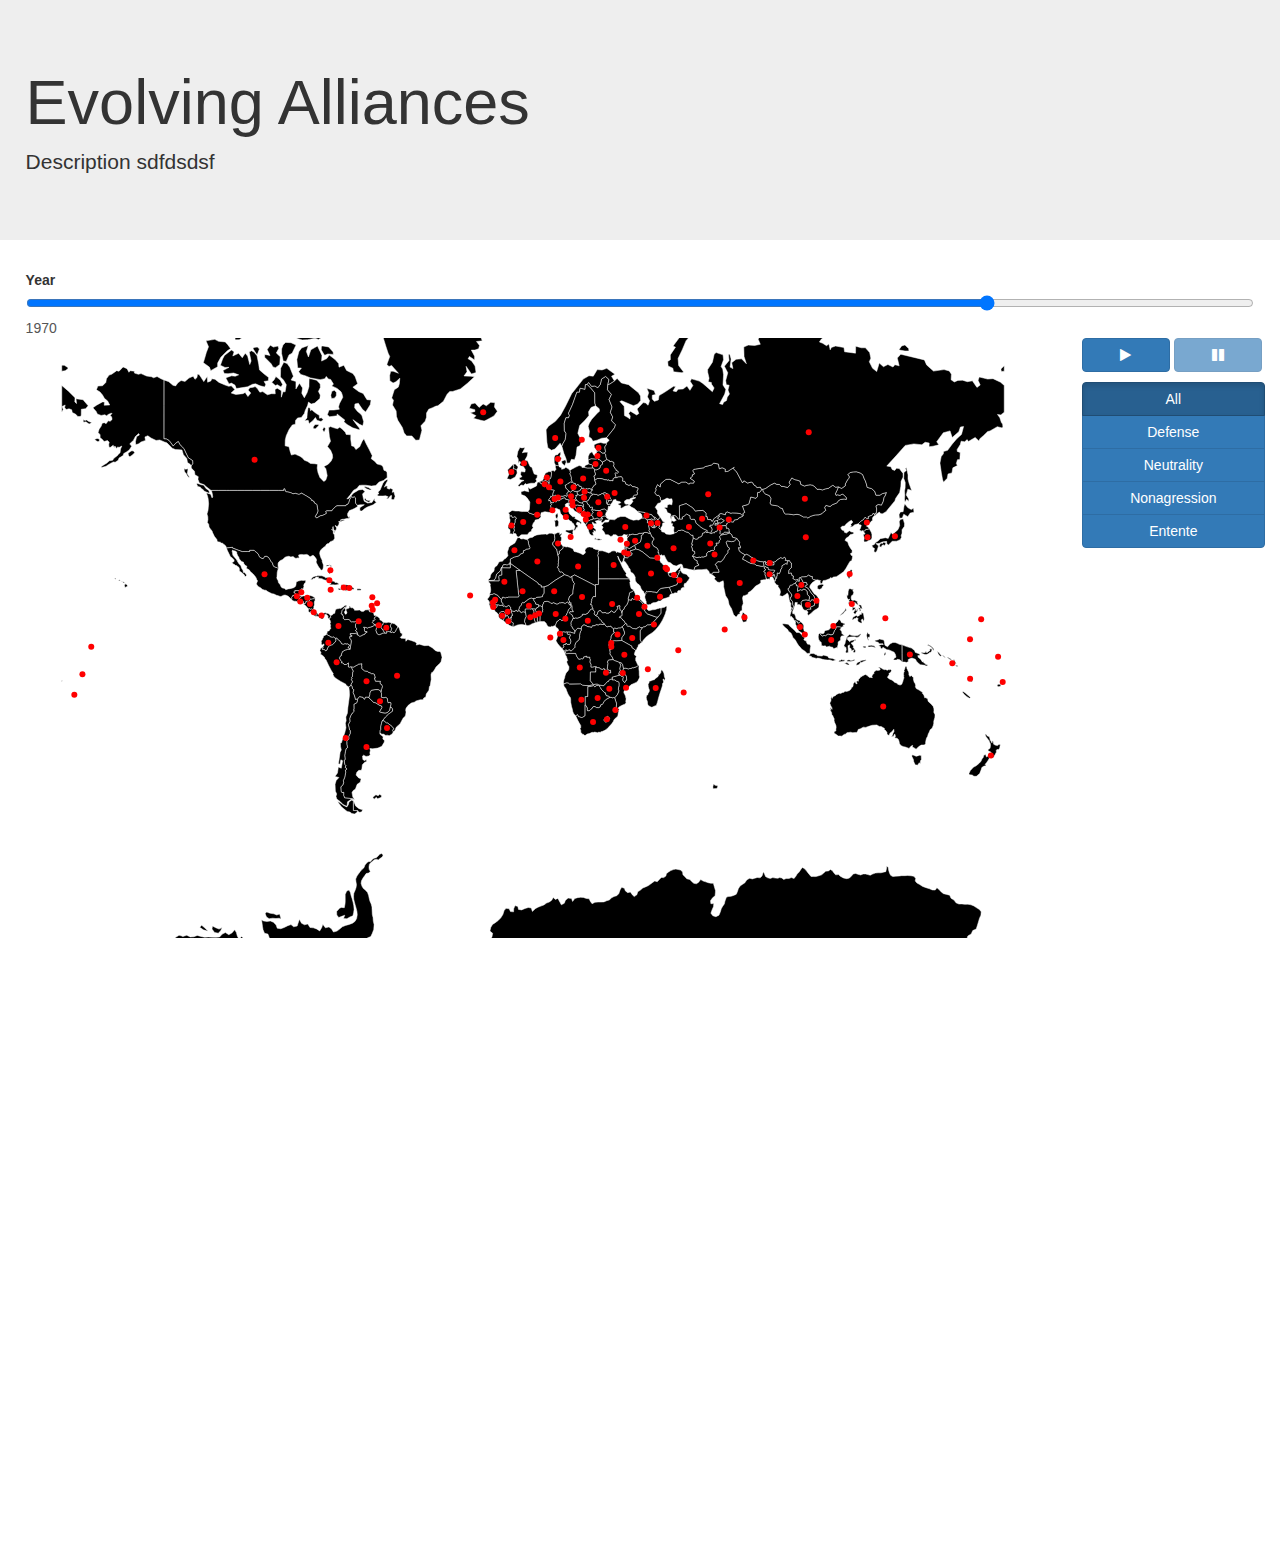
==== index.html @ b4cffd61 "styling" ====
<!DOCTYPE html>
<html lang="en">
<head>
	<meta charset="UTF-8">
	<title>D3 Project</title>
	<link rel="stylesheet" href="css/bootstrap.min.css">
	<!-- <link rel="stylesheet" href="css/font-awesome.min.css"> -->
	<link rel="stylesheet" href="css/style.css">
	<link href="http://maxcdn.bootstrapcdn.com/font-awesome/4.1.0/css/font-awesome.min.css" rel="stylesheet">

</head>
<body>
  	<div class="jumbotron">
		<h1>Evolving Alliances</h1> 
		<p>Description sdfdsdsf</p> 
  	</div>
	<div id="slider">
		<label for="slider">Year</label>
		<input type="range" min="1816" max="2012" value="1970" id="year" step="1" oninput="updateVisualization()">
		<output for="year" id="output">1970</output>
		
	</div>

	<div id="world-map-container">
	<div id="world-map" class="col-md-10"></div>
	<div id="world-map-buttons" class="col-md-2">
		<div id="timeline-buttons">
			<button type="button" class="animate-btn btn btn-primary">
				<i class="fa fa-play fa-fw"></i>
			</button>
			<button type="button" disabled="true" class="stop-btn btn btn-primary">
				<i class="fa fa-pause fa-fw"></i>
			</button>
		</div>
		<div id="alliance-type-select" class="btn-group-vertical">
			<button type="button" atype="4" class="alliance-type-btn active btn btn-primary">All</button>
		 	<button type="button" atype="0" class="alliance-type-btn btn btn-primary">Defense</button>
			<button type="button" atype="1" class="alliance-type-btn btn btn-primary">Neutrality</button>
			<button type="button" atype="2" class="alliance-type-btn btn btn-primary">Nonagression</button>
			<button type="button" atype="3" class="alliance-type-btn btn btn-primary">Entente</button>
		</div>
	</div>
	<div id="country-view"></div>

	<script src="js/jquery.min.js"></script>
	<script src="js/d3.min.js"></script>
	<script src="js/d3.tip.js"></script>
	<script src="js/topojson.v1.min.js"></script>
    <script src="js/queue.v1.min.js"></script>
	<script src="js/main.js"></script>
	<script src="js/world_map.js"></script>

</body>
</html>
---- css/style.css ----
path {
    stroke: white;
    stroke-width: .5px;
}


.tooltip-title {
    display: block;
    margin-bottom: 5px;
    font-weight: 600;
}

.d3-tip {
    position: absolute;
    line-height: 1;
    padding: 12px;
    background: green;
    color: #fff;
    border-radius: 2px;
}

/* Style northward tooltips differently */
.d3-tip.n:after {
    margin: -1px 0 0 0;
    top: 100%;
    left: 0;
}

.jumbotron {
    padding-left: 2%;
}

#alliance-type-select {
    margin-top: 10px;
    width: 100%;
}

#timeline-buttons button {
    width: 48%;
}

#slider {
    padding-left: 2%;
    padding-right: 2%;
}
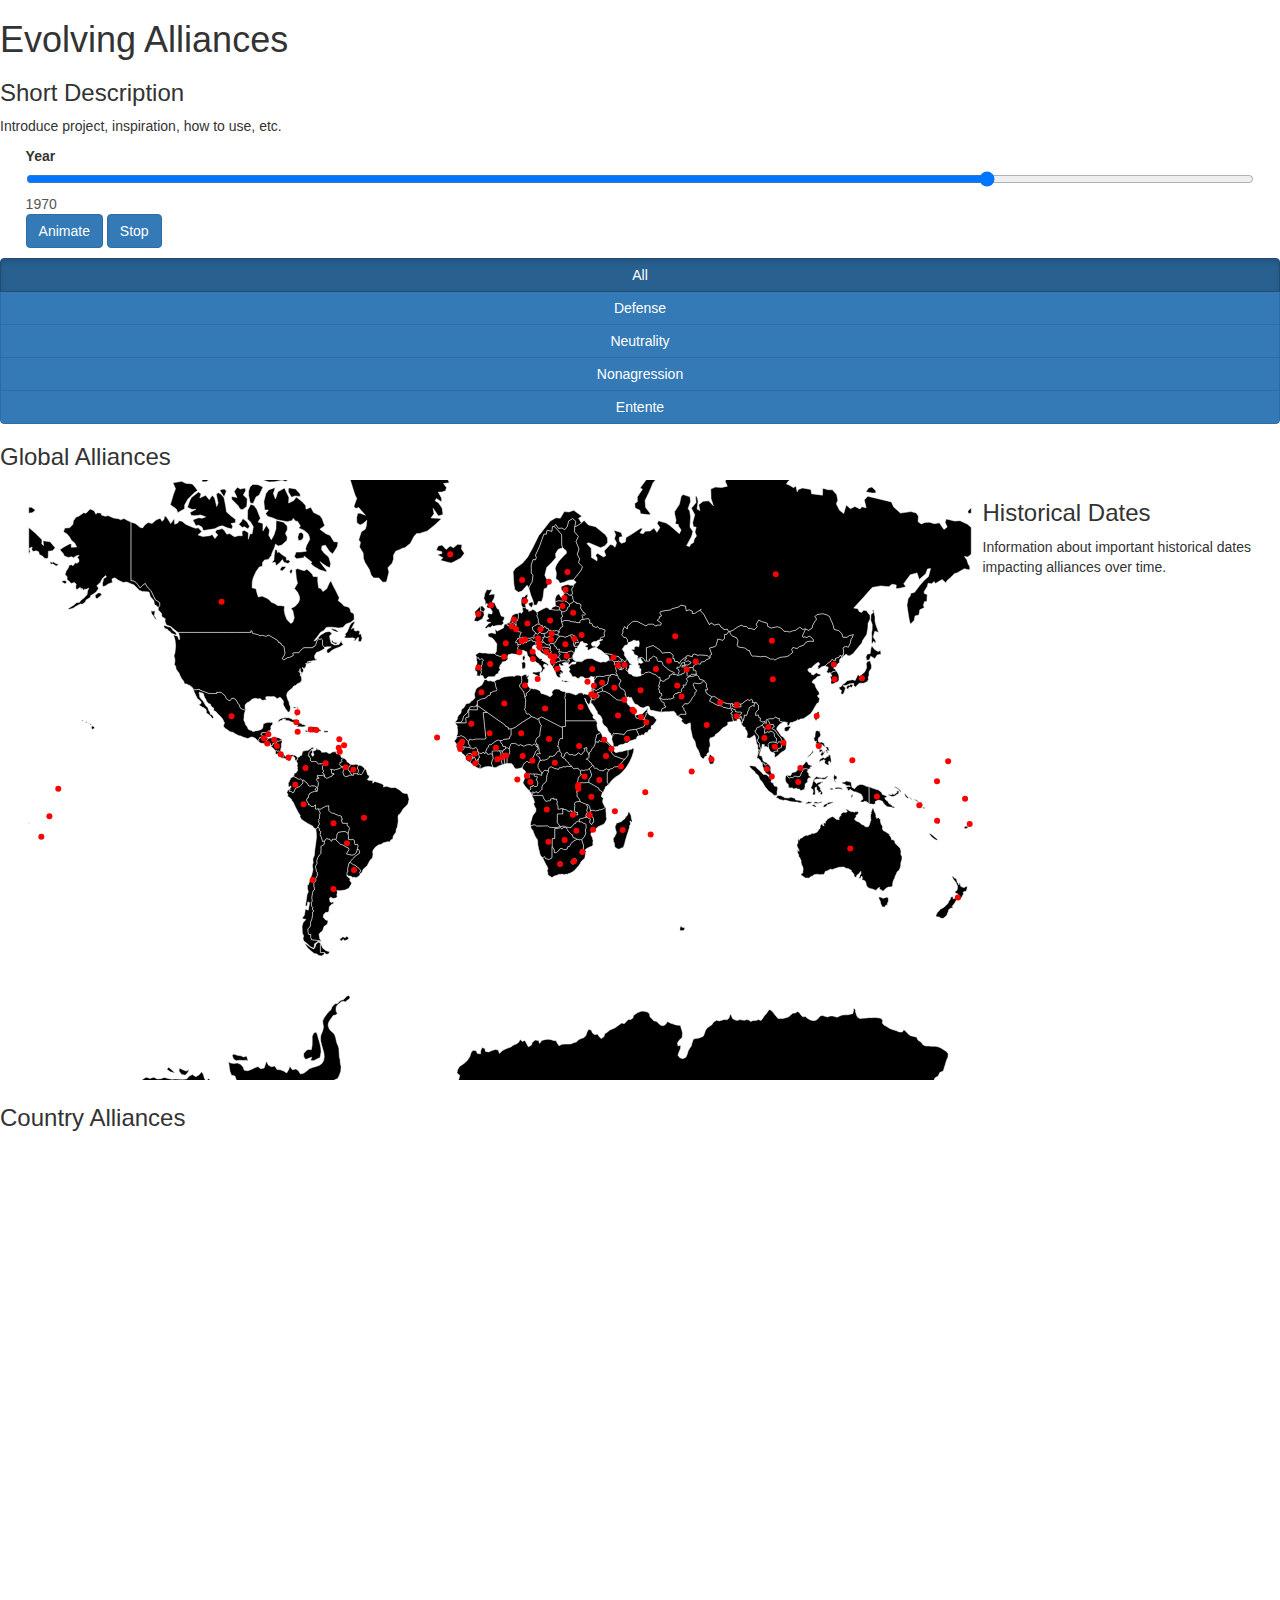
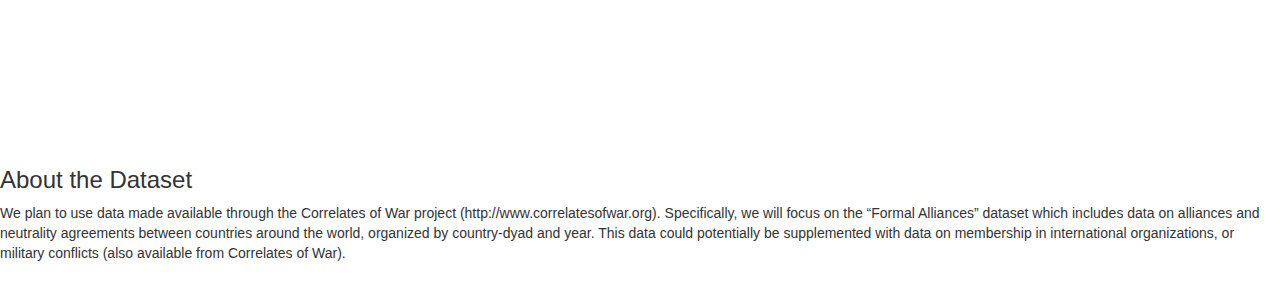
==== commit 18c73e54: "merge conflicts resolved" ====
--- a/index.html
+++ b/index.html
@@ -2,45 +2,60 @@
 <html lang="en">
 <head>
 	<meta charset="UTF-8">
-	<title>D3 Project</title>
+	<title>Evolving Alliances</title>
 	<link rel="stylesheet" href="css/bootstrap.min.css">
-	<!-- <link rel="stylesheet" href="css/font-awesome.min.css"> -->
 	<link rel="stylesheet" href="css/style.css">
-	<link href="http://maxcdn.bootstrapcdn.com/font-awesome/4.1.0/css/font-awesome.min.css" rel="stylesheet">
-
 </head>
 <body>
-  	<div class="jumbotron">
-		<h1>Evolving Alliances</h1> 
-		<p>Description sdfdsdsf</p> 
-  	</div>
+	<h1>Evolving Alliances</h1>
+	<h3>Short Description</h3>
+	<p>
+		Introduce project, inspiration, how to use, etc.
+	</p>
+
+
 	<div id="slider">
 		<label for="slider">Year</label>
 		<input type="range" min="1816" max="2012" value="1970" id="year" step="1" oninput="updateVisualization()">
 		<output for="year" id="output">1970</output>
-		
+	<button type="button" class="animate-btn btn btn-primary">Animate</button>
+	<button type="button" class="stop-btn btn btn-primary">Stop</button>
 	</div>
 
-	<div id="world-map-container">
-	<div id="world-map" class="col-md-10"></div>
-	<div id="world-map-buttons" class="col-md-2">
-		<div id="timeline-buttons">
-			<button type="button" class="animate-btn btn btn-primary">
-				<i class="fa fa-play fa-fw"></i>
-			</button>
-			<button type="button" disabled="true" class="stop-btn btn btn-primary">
-				<i class="fa fa-pause fa-fw"></i>
-			</button>
+	<div id="alliance-type-select" class="btn-group-vertical">
+		<button type="button" atype="4" class="alliance-type-btn active btn btn-primary">All</button>
+	 	<button type="button" atype="0" class="alliance-type-btn btn btn-primary">Defense</button>
+		<button type="button" atype="1" class="alliance-type-btn btn btn-primary">Neutrality</button>
+		<button type="button" atype="2" class="alliance-type-btn btn btn-primary">Nonagression</button>
+		<button type="button" atype="3" class="alliance-type-btn btn btn-primary">Entente</button>
+	</div>
+
+	<h3>Global Alliances</h3>
+
+	<div class="row">
+		<div class="col-md-9">
+			<div id="world-map"></div>
+			<h3>Country Alliances</h3>
+			<div id="country-view"></div>
 		</div>
-		<div id="alliance-type-select" class="btn-group-vertical">
-			<button type="button" atype="4" class="alliance-type-btn active btn btn-primary">All</button>
-		 	<button type="button" atype="0" class="alliance-type-btn btn btn-primary">Defense</button>
-			<button type="button" atype="1" class="alliance-type-btn btn btn-primary">Neutrality</button>
-			<button type="button" atype="2" class="alliance-type-btn btn btn-primary">Nonagression</button>
-			<button type="button" atype="3" class="alliance-type-btn btn btn-primary">Entente</button>
+
+		<div class="col-md-3">
+			<h3>Historical Dates</h3>
+			<p>Information about important historical dates impacting alliances over time.</p>
 		</div>
 	</div>
-	<div id="country-view"></div>
+
+
+	<div>
+		<h3>About the Dataset</h3>
+		<p>
+			We plan to use data made available through the Correlates of War project (http://www.correlatesofwar.org).
+			Specifically, we will focus on the “Formal Alliances” dataset which includes data on alliances and neutrality
+			agreements between countries around the world, organized by country-dyad and year. This data could potentially
+			be supplemented with data on membership in international organizations, or military conflicts (also available
+			from Correlates of War).
+		</p>
+	</div>
 
 	<script src="js/jquery.min.js"></script>
 	<script src="js/d3.min.js"></script>
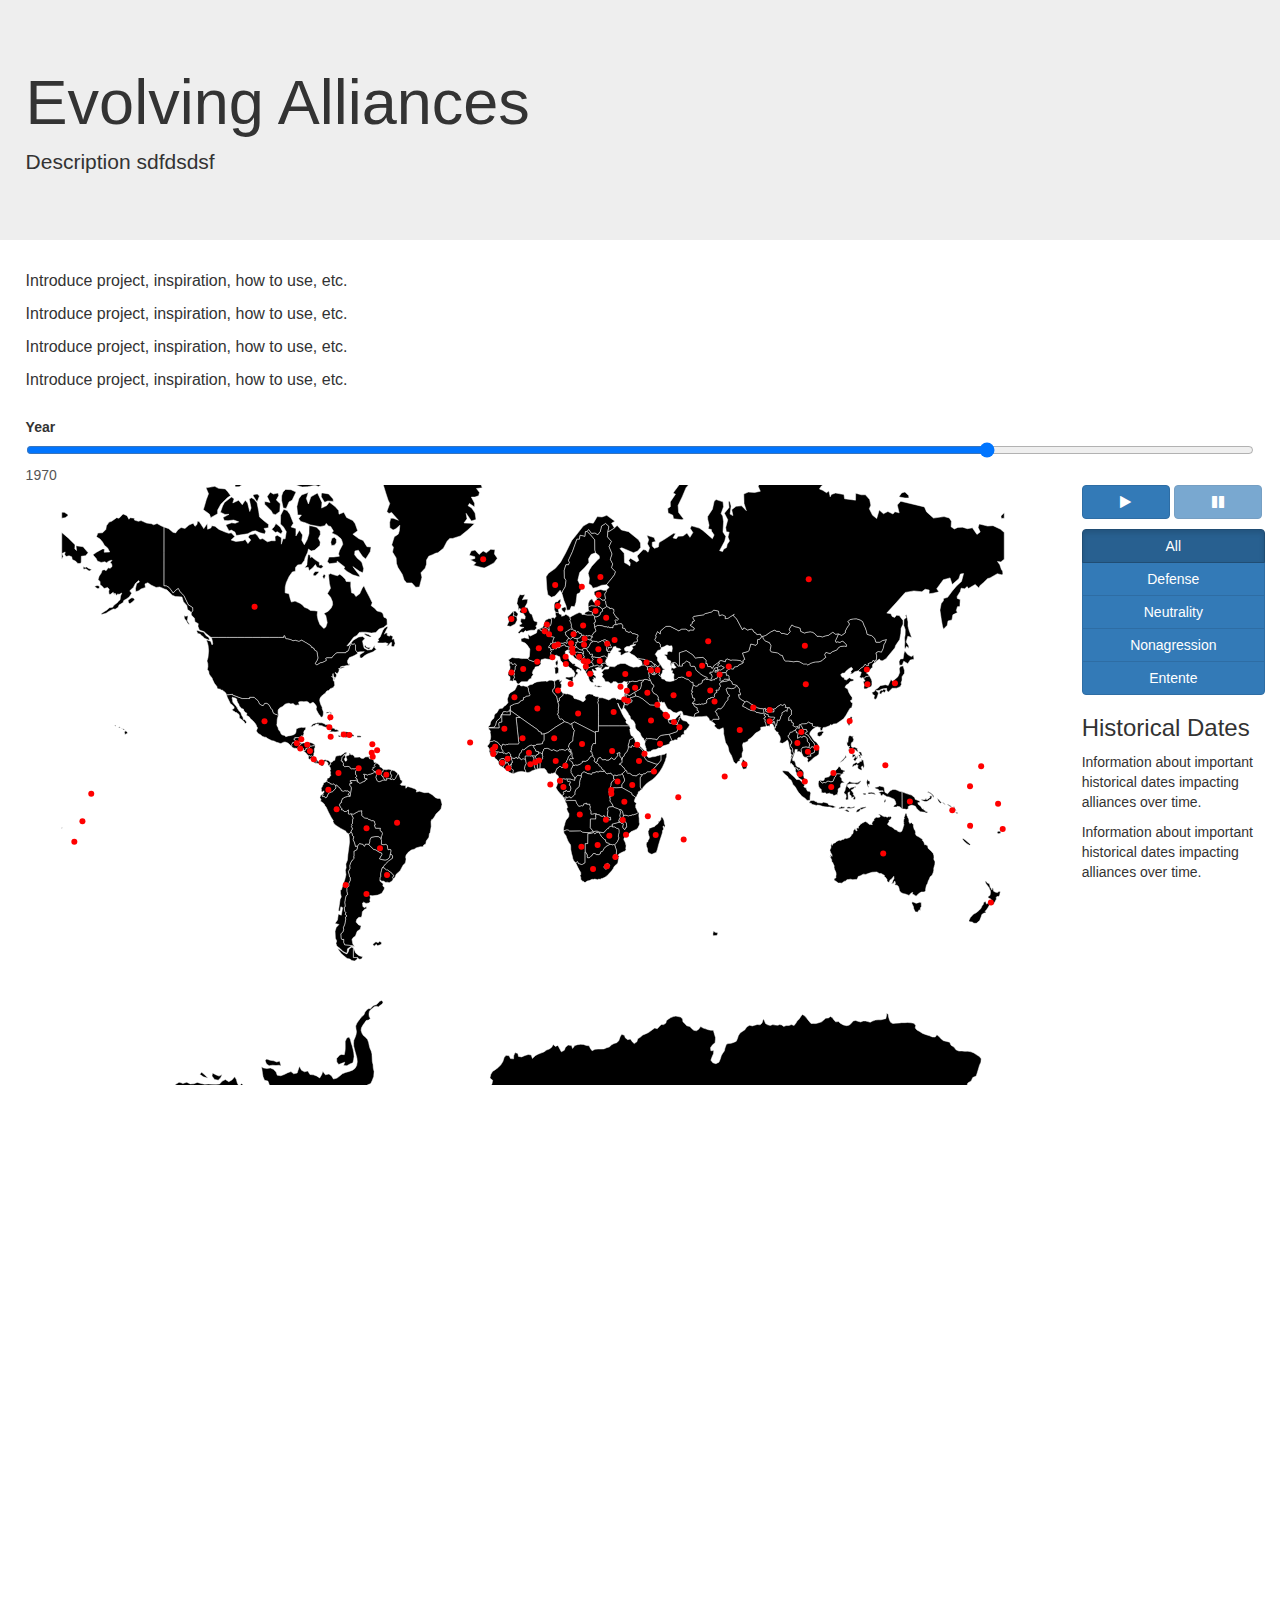
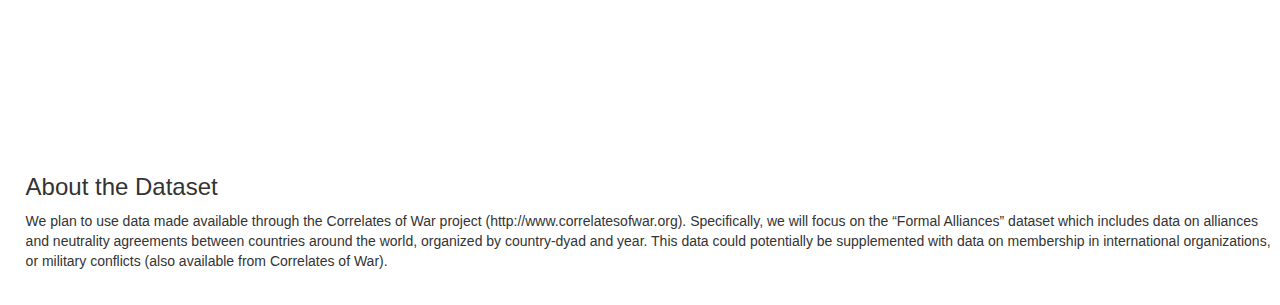
==== commit 8895b3de: "more styling" ====
--- a/index.html
+++ b/index.html
@@ -4,49 +4,57 @@
 	<meta charset="UTF-8">
 	<title>Evolving Alliances</title>
 	<link rel="stylesheet" href="css/bootstrap.min.css">
+	<!-- <link rel="stylesheet" href="css/font-awesome.min.css"> -->
 	<link rel="stylesheet" href="css/style.css">
+	<link href="http://maxcdn.bootstrapcdn.com/font-awesome/4.1.0/css/font-awesome.min.css" rel="stylesheet">
+
 </head>
 <body>
-	<h1>Evolving Alliances</h1>
-	<h3>Short Description</h3>
-	<p>
-		Introduce project, inspiration, how to use, etc.
-	</p>
-
-
+  	<div class="jumbotron">
+		<h1>Evolving Alliances</h1> 
+		<p>Description sdfdsdsf</p> 
+  	</div>
+  	<div class="introduction">
+  		<p>Introduce project, inspiration, how to use, etc.</p>
+  		<p>Introduce project, inspiration, how to use, etc.</p>
+  		<p>Introduce project, inspiration, how to use, etc.</p>
+  		<p>Introduce project, inspiration, how to use, etc.</p>
+  	</div>
 	<div id="slider">
 		<label for="slider">Year</label>
 		<input type="range" min="1816" max="2012" value="1970" id="year" step="1" oninput="updateVisualization()">
 		<output for="year" id="output">1970</output>
-	<button type="button" class="animate-btn btn btn-primary">Animate</button>
-	<button type="button" class="stop-btn btn btn-primary">Stop</button>
+	</div>
+	<div id="world-map-container">
+		<div id="world-map" class="col-md-10"></div>
+		<div id="world-map-buttons" class="col-md-2">
+			<div id="timeline-buttons">
+				<button type="button" class="animate-btn btn btn-primary">
+					<i class="fa fa-play fa-fw"></i>
+				</button>
+				<button type="button" disabled="true" class="stop-btn btn btn-primary">
+					<i class="fa fa-pause fa-fw"></i>
+				</button>
+			</div>
+			<div id="alliance-type-select" class="btn-group-vertical">
+				<button type="button" atype="4" class="alliance-type-btn active btn btn-primary">All</button>
+			 	<button type="button" atype="0" class="alliance-type-btn btn btn-primary">Defense</button>
+				<button type="button" atype="1" class="alliance-type-btn btn btn-primary">Neutrality</button>
+				<button type="button" atype="2" class="alliance-type-btn btn btn-primary">Nonagression</button>
+				<button type="button" atype="3" class="alliance-type-btn btn btn-primary">Entente</button>
+			</div>
+			<div id="historical-info">
+				<h3>Historical Dates</h3>
+				<p>Information about important historical dates impacting alliances over time.</p>
+				<p>Information about important historical dates impacting alliances over time.</p>
+			</div>
+		</div>
+	</div>
+	<div id="country-view-container">
+		<div id="country-view"></div>
 	</div>
 
-	<div id="alliance-type-select" class="btn-group-vertical">
-		<button type="button" atype="4" class="alliance-type-btn active btn btn-primary">All</button>
-	 	<button type="button" atype="0" class="alliance-type-btn btn btn-primary">Defense</button>
-		<button type="button" atype="1" class="alliance-type-btn btn btn-primary">Neutrality</button>
-		<button type="button" atype="2" class="alliance-type-btn btn btn-primary">Nonagression</button>
-		<button type="button" atype="3" class="alliance-type-btn btn btn-primary">Entente</button>
-	</div>
-
-	<h3>Global Alliances</h3>
-
-	<div class="row">
-		<div class="col-md-9">
-			<div id="world-map"></div>
-			<h3>Country Alliances</h3>
-			<div id="country-view"></div>
-		</div>
-
-		<div class="col-md-3">
-			<h3>Historical Dates</h3>
-			<p>Information about important historical dates impacting alliances over time.</p>
-		</div>
-	</div>
-
-
-	<div>
+	<div id="dataset-about">
 		<h3>About the Dataset</h3>
 		<p>
 			We plan to use data made available through the Correlates of War project (http://www.correlatesofwar.org).
--- a/css/style.css
+++ b/css/style.css
@@ -42,4 +42,14 @@
 #slider {
     padding-left: 2%;
     padding-right: 2%;
+}
+
+.introduction {
+    padding-left: 2%;
+    margin-bottom: 2%;
+    font-size: 16px;
+}
+
+#dataset-about {
+    margin-left: 2%;
 }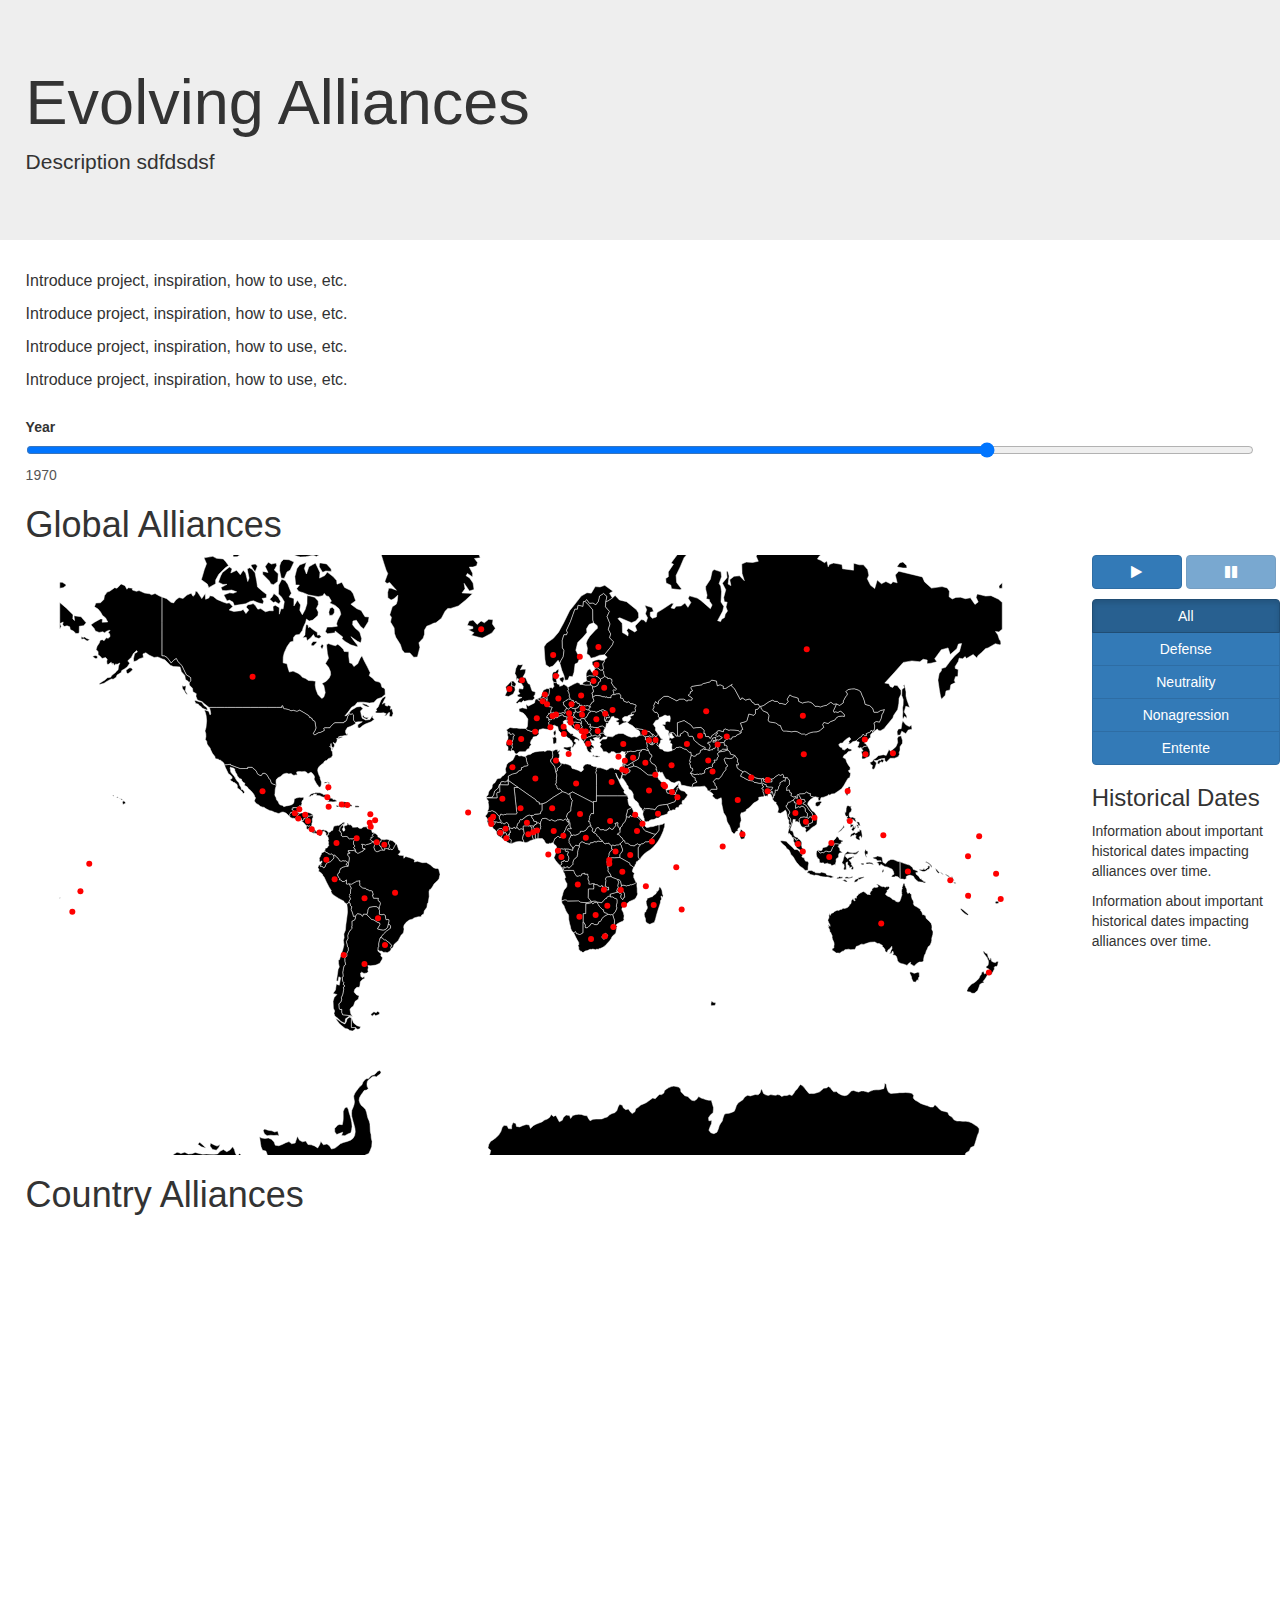
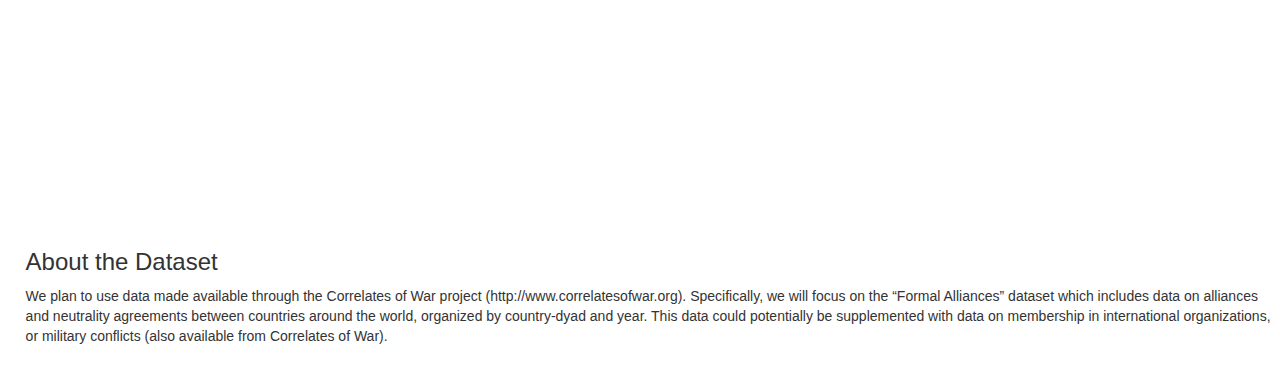
==== commit 32ce371d: "styline" ====
--- a/index.html
+++ b/index.html
@@ -25,7 +25,8 @@
 		<input type="range" min="1816" max="2012" value="1970" id="year" step="1" oninput="updateVisualization()">
 		<output for="year" id="output">1970</output>
 	</div>
-	<div id="world-map-container">
+	<h1 class="title-card">Global Alliances</h1>
+	<div id="world-map-container" class="row">
 		<div id="world-map" class="col-md-10"></div>
 		<div id="world-map-buttons" class="col-md-2">
 			<div id="timeline-buttons">
@@ -50,6 +51,7 @@
 			</div>
 		</div>
 	</div>
+	<h1 class="title-card">Country Alliances</h1>
 	<div id="country-view-container">
 		<div id="country-view"></div>
 	</div>
--- a/css/style.css
+++ b/css/style.css
@@ -52,4 +52,8 @@
 
 #dataset-about {
     margin-left: 2%;
+}
+
+.title-card {
+    margin-left: 2%;
 }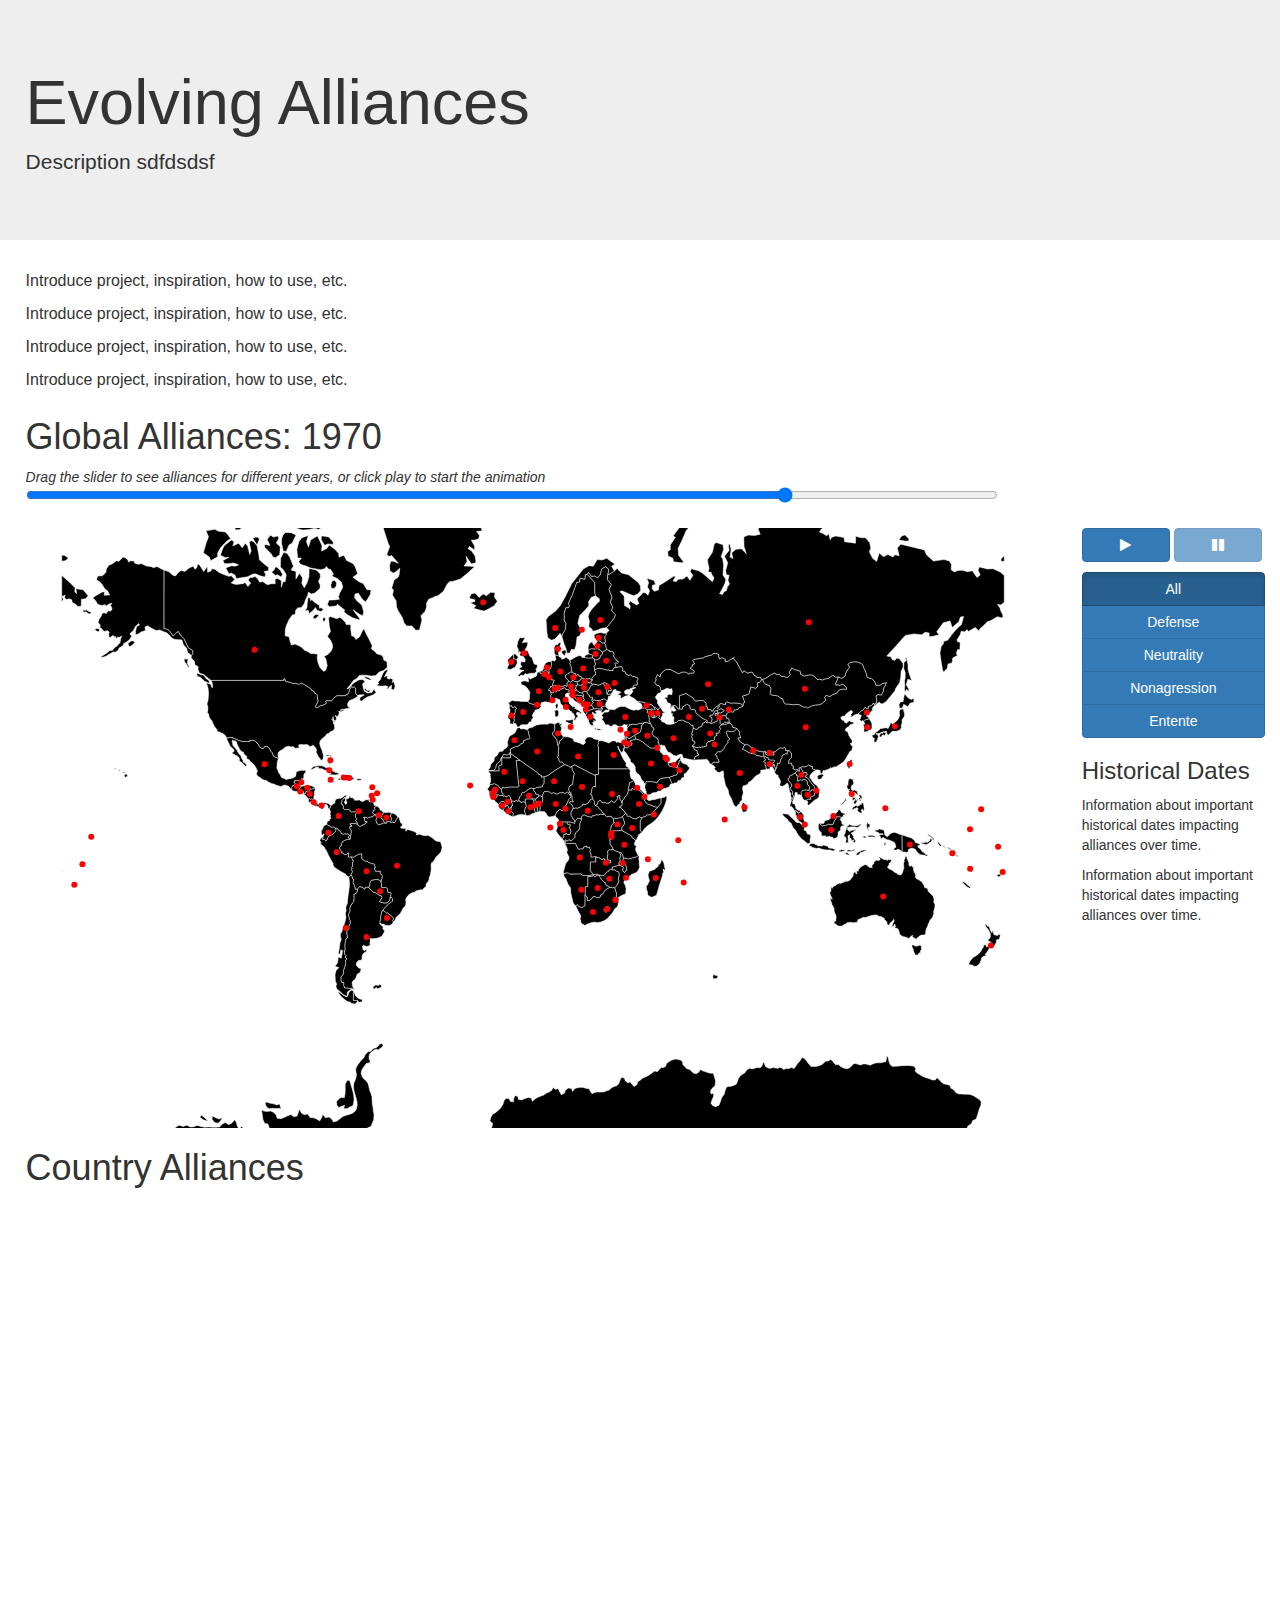
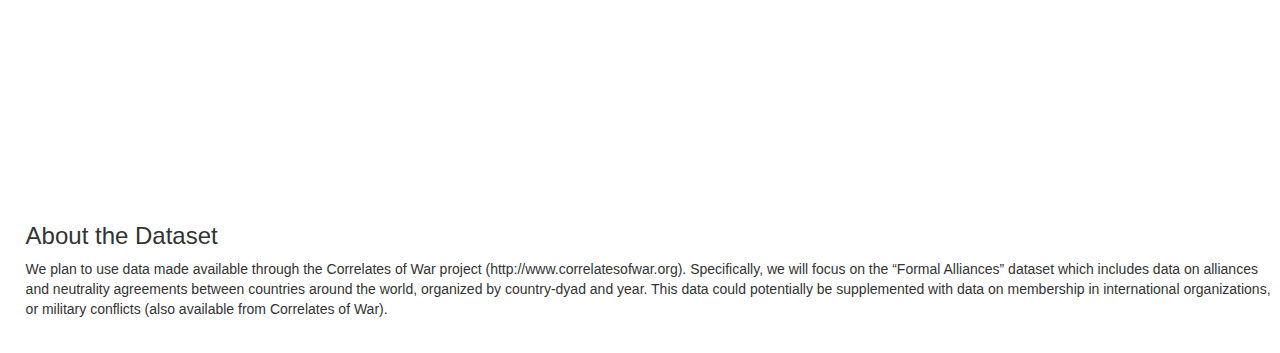
==== commit dded94b3: "full site stuff, still super not final" ====
--- a/index.html
+++ b/index.html
@@ -20,12 +20,12 @@
   		<p>Introduce project, inspiration, how to use, etc.</p>
   		<p>Introduce project, inspiration, how to use, etc.</p>
   	</div>
+	<h1 class="title-card global-alliance-title">Global Alliances</h1>
 	<div id="slider">
-		<label for="slider">Year</label>
+		<!-- <label for="slider">Year</label> -->
+		<div class="vis-explain">Drag the slider to see alliances for different years, or click play to start the animation</div>
 		<input type="range" min="1816" max="2012" value="1970" id="year" step="1" oninput="updateVisualization()">
-		<output for="year" id="output">1970</output>
 	</div>
-	<h1 class="title-card">Global Alliances</h1>
 	<div id="world-map-container" class="row">
 		<div id="world-map" class="col-md-10"></div>
 		<div id="world-map-buttons" class="col-md-2">
@@ -51,7 +51,7 @@
 			</div>
 		</div>
 	</div>
-	<h1 class="title-card">Country Alliances</h1>
+	<h1 class="title-card country-alliance-title">Country Alliances</h1>
 	<div id="country-view-container">
 		<div id="country-view"></div>
 	</div>
--- a/css/style.css
+++ b/css/style.css
@@ -42,6 +42,8 @@
 #slider {
     padding-left: 2%;
     padding-right: 2%;
+    margin-bottom: 2%;
+    width: 80%;
 }
 
 .introduction {
@@ -56,4 +58,12 @@
 
 .title-card {
     margin-left: 2%;
+}
+
+#world-map-container {
+    margin: 0px;
+}
+
+.vis-explain {
+    font-style: italic;
 }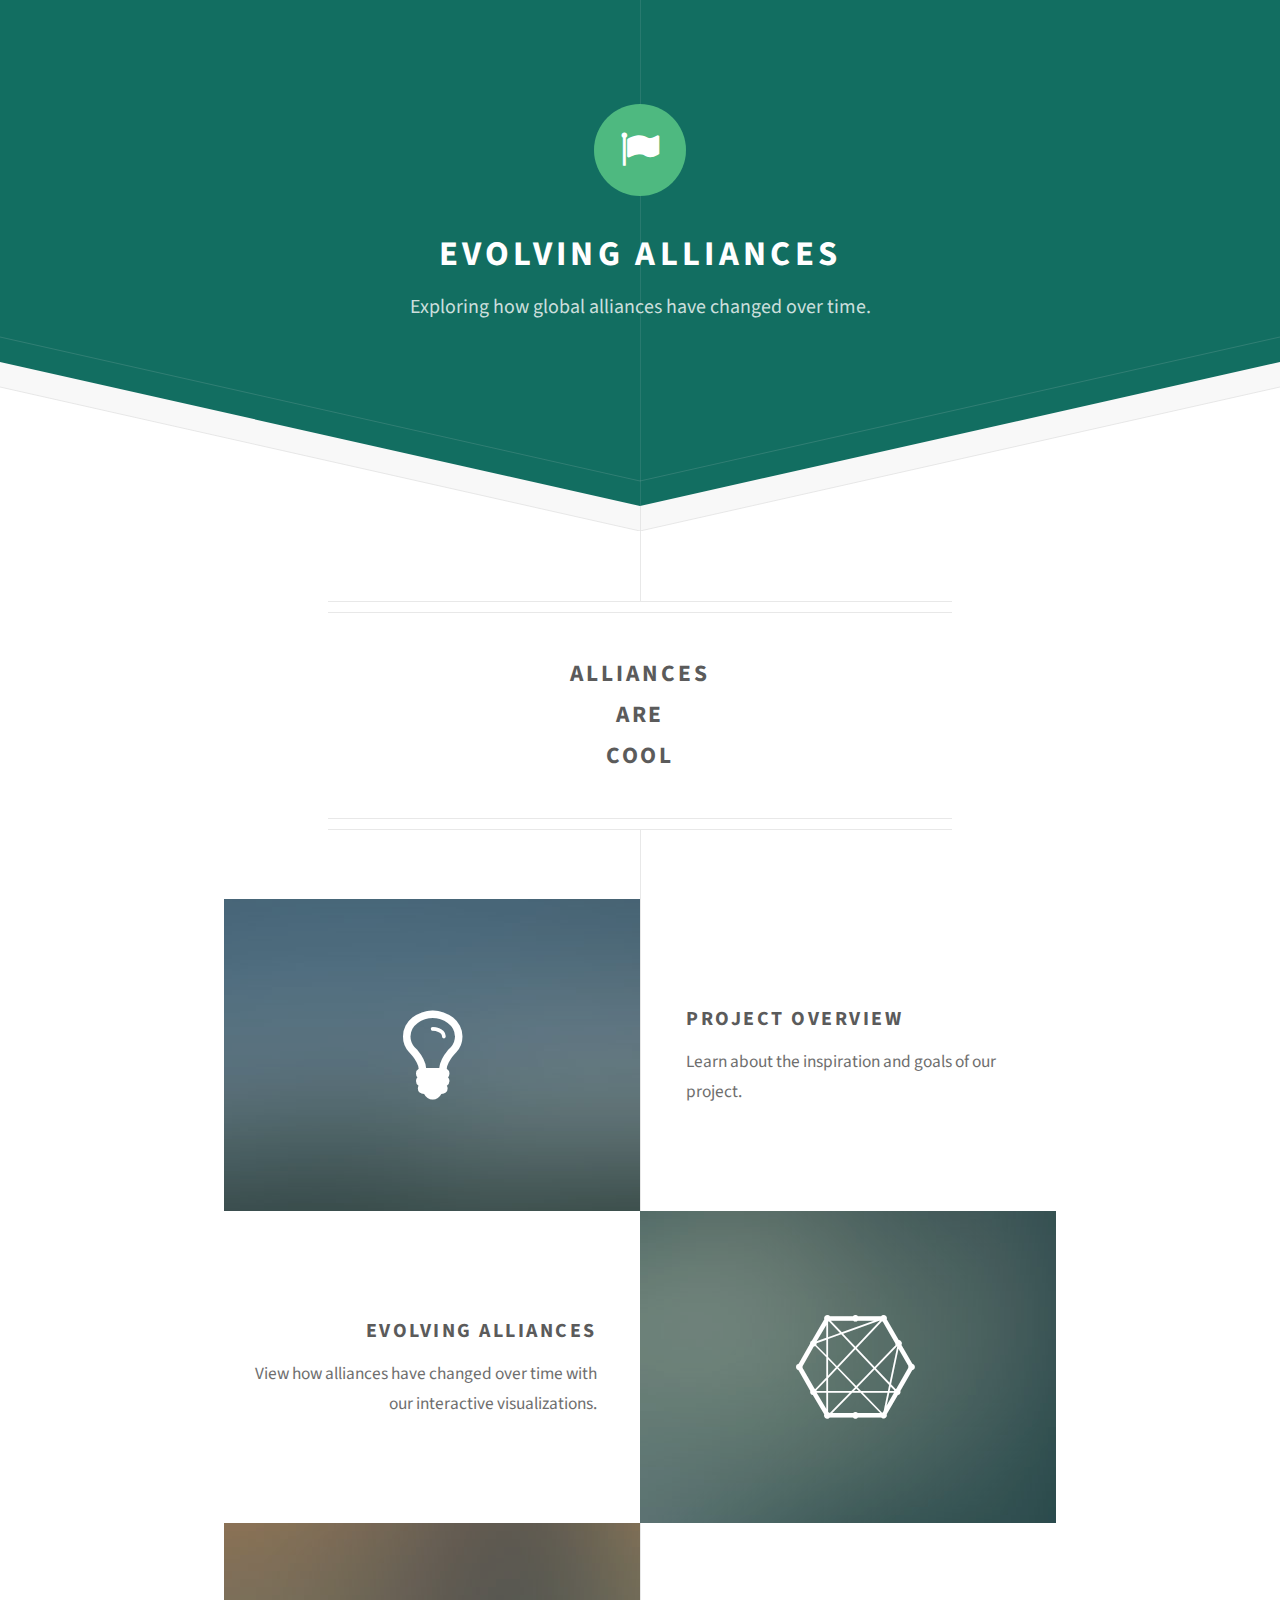
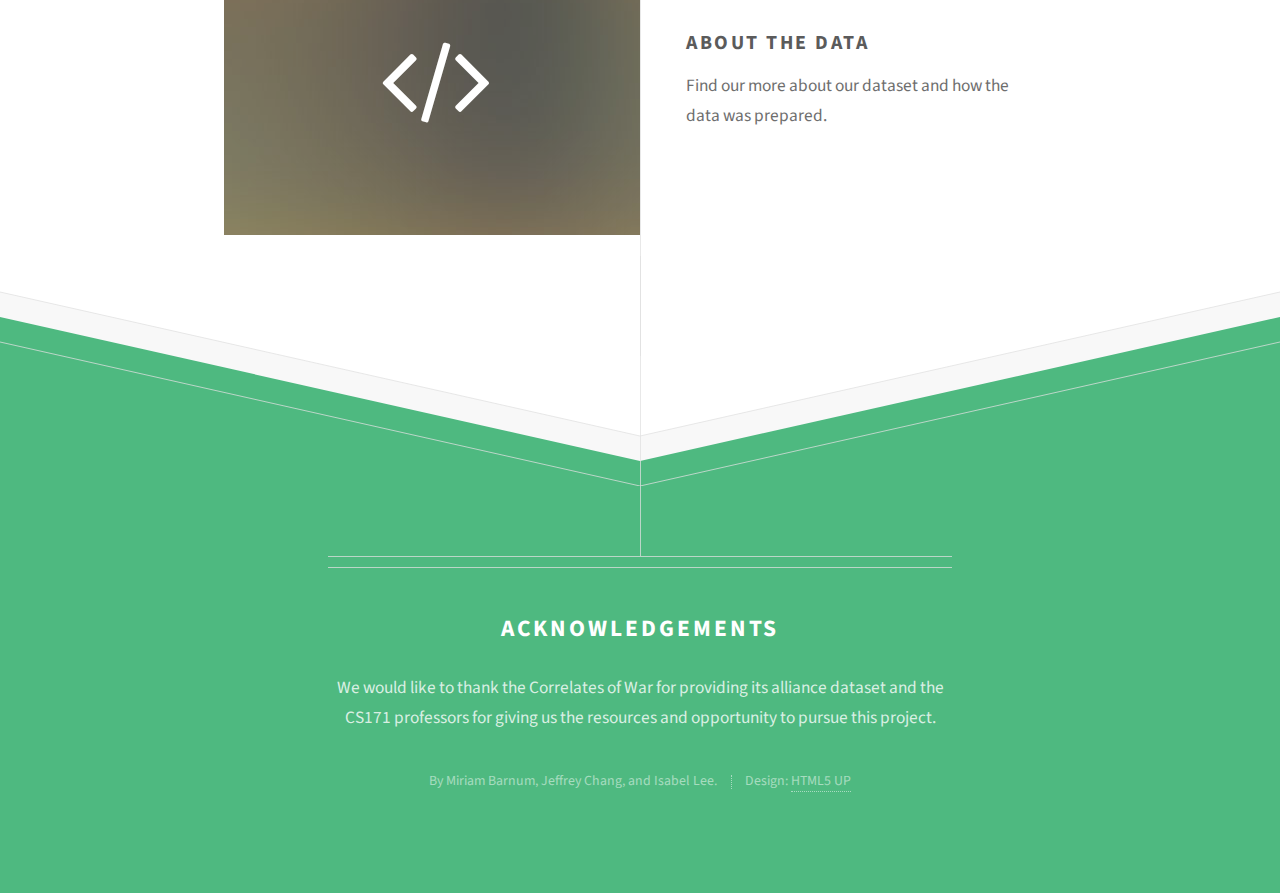
==== commit c7cc2a05: "restructuring" ====
--- a/index.html
+++ b/index.html
@@ -1,79 +1,249 @@
-<!DOCTYPE html>
-<html lang="en">
-<head>
-	<meta charset="UTF-8">
-	<title>Evolving Alliances</title>
-	<link rel="stylesheet" href="css/bootstrap.min.css">
-	<!-- <link rel="stylesheet" href="css/font-awesome.min.css"> -->
-	<link rel="stylesheet" href="css/style.css">
-	<link href="http://maxcdn.bootstrapcdn.com/font-awesome/4.1.0/css/font-awesome.min.css" rel="stylesheet">
-
-</head>
-<body>
-  	<div class="jumbotron">
-		<h1>Evolving Alliances</h1> 
-		<p>Description sdfdsdsf</p> 
-  	</div>
-  	<div class="introduction">
-  		<p>Introduce project, inspiration, how to use, etc.</p>
-  		<p>Introduce project, inspiration, how to use, etc.</p>
-  		<p>Introduce project, inspiration, how to use, etc.</p>
-  		<p>Introduce project, inspiration, how to use, etc.</p>
-  	</div>
-	<h1 class="title-card global-alliance-title">Global Alliances</h1>
-	<div id="slider">
-		<!-- <label for="slider">Year</label> -->
-		<div class="vis-explain">Drag the slider to see alliances for different years, or click play to start the animation</div>
-		<input type="range" min="1816" max="2012" value="1970" id="year" step="1" oninput="updateVisualization()">
-	</div>
-	<div id="world-map-container" class="row">
-		<div id="world-map" class="col-md-10"></div>
-		<div id="world-map-buttons" class="col-md-2">
-			<div id="timeline-buttons">
-				<button type="button" class="animate-btn btn btn-primary">
-					<i class="fa fa-play fa-fw"></i>
-				</button>
-				<button type="button" disabled="true" class="stop-btn btn btn-primary">
-					<i class="fa fa-pause fa-fw"></i>
-				</button>
+<!DOCTYPE HTML>
+<!--
+	Directive by HTML5 UP
+	html5up.net | @n33co
+	Free for personal and commercial use under the CCA 3.0 license (html5up.net/license)
+-->
+<html>
+	<head>
+		<title>Evolving Alliances</title>
+		<meta charset="utf-8" />
+		<meta name="viewport" content="width=device-width, initial-scale=1" />
+		<!--[if lte IE 8]><script src="assets/js/ie/html5shiv.js"></script><![endif]-->
+		<link rel="stylesheet" href="assets/css/main.css" />
+		<!--[if lte IE 8]><link rel="stylesheet" href="assets/css/ie8.css" /><![endif]-->
+	</head>
+	<body>
+
+		<!-- Header -->
+			<div id="header">
+				<span class="logo icon fa-flag"></span>
+				<h1>Evolving Alliances</h1>
+				<p>Exploring how global alliances have changed over time.</p>
 			</div>
-			<div id="alliance-type-select" class="btn-group-vertical">
-				<button type="button" atype="4" class="alliance-type-btn active btn btn-primary">All</button>
-			 	<button type="button" atype="0" class="alliance-type-btn btn btn-primary">Defense</button>
-				<button type="button" atype="1" class="alliance-type-btn btn btn-primary">Neutrality</button>
-				<button type="button" atype="2" class="alliance-type-btn btn btn-primary">Nonagression</button>
-				<button type="button" atype="3" class="alliance-type-btn btn btn-primary">Entente</button>
+
+		<!-- Main -->
+			<div id="main">
+
+				<header class="major container 75%">
+					<h2>alliances
+					<br />
+					are
+					<br />
+					cool</h2>
+					<!--
+					<p>Tellus erat mauris ipsum fermentum<br />
+					etiam vivamus nunc nibh morbi.</p>
+					-->
+				</header>
+
+				<div class="box alt container">
+					<section class="feature left">
+						<a href="overview.html" class="image icon  fa-lightbulb-o"><img src="images/pic01.jpg" alt="" /></a>
+						<div class="content">
+							<h3>Project Overview</h3>
+							<p>Learn about the inspiration and goals of our project.</p>
+						</div>
+					</section>
+					<section class="feature right">
+						<a href="map.html" class="image icon  fa-connectdevelop"><img src="images/pic02.jpg" alt="" /></a>
+						<div class="content">
+							<h3>Evolving Alliances</h3>
+							<p>View how alliances have changed over time with our interactive visualizations.</p>
+						</div>
+					</section>
+					<section class="feature left">
+						<a href="data.html" class="image icon fa-code"><img src="images/pic03.jpg" alt="" /></a>
+						<div class="content">
+							<h3>About the Data</h3>
+							<p>Find our more about our dataset and how the data was prepared.</p>
+						</div>
+					</section>
+				</div>
+
+				<!--
+				<div class="box container">
+					<header>
+						<h2>A lot of generic stuff</h2>
+					</header>
+					<section>
+						<header>
+							<h3>Paragraph</h3>
+							<p>This is the subtitle for this particular heading</p>
+						</header>
+						<p>Phasellus nisl nisl, varius id <sup>porttitor sed pellentesque</sup> ac orci. Pellentesque
+						habitant <strong>strong</strong> tristique <b>bold</b> et netus <i>italic</i> malesuada <em>emphasized</em> ac turpis egestas. Morbi
+						leo suscipit ut. Praesent <sub>id turpis vitae</sub> turpis pretium ultricies. Vestibulum sit
+						amet risus elit.</p>
+					</section>
+					<section>
+						<header>
+							<h3>Blockquote</h3>
+						</header>
+						<blockquote>Fringilla nisl. Donec accumsan interdum nisi, quis tincidunt felis sagittis eget.
+						tempus euismod. Vestibulum ante ipsum primis in faucibus.</blockquote>
+					</section>
+					<section>
+						<header>
+							<h3>Divider</h3>
+						</header>
+						<p>Donec consectetur vestibulum dolor et pulvinar. Etiam vel felis enim, at viverra
+						ligula. Ut porttitor sagittis lorem, quis eleifend nisi ornare vel. Praesent nec orci
+						facilisis leo magna. Cras sit amet urna eros, id egestas urna. Quisque aliquam
+						tempus euismod. Vestibulum ante ipsum primis in faucibus orci luctus et ultrices
+						posuere cubilia.</p>
+						<hr />
+						<p>Donec consectetur vestibulum dolor et pulvinar. Etiam vel felis enim, at viverra
+						ligula. Ut porttitor sagittis lorem, quis eleifend nisi ornare vel. Praesent nec orci
+						facilisis leo magna. Cras sit amet urna eros, id egestas urna. Quisque aliquam
+						tempus euismod. Vestibulum ante ipsum primis in faucibus orci luctus et ultrices
+						posuere cubilia.</p>
+					</section>
+					<section>
+						<header>
+							<h3>Unordered List</h3>
+						</header>
+						<ul class="default">
+							<li>Donec consectetur vestibulum dolor et pulvinar. Etiam vel felis enim, at viverra ligula. Ut porttitor sagittis lorem, quis eleifend nisi ornare vel.</li>
+							<li>Donec consectetur vestibulum dolor et pulvinar. Etiam vel felis enim, at viverra ligula. Ut porttitor sagittis lorem, quis eleifend nisi ornare vel.</li>
+							<li>Donec consectetur vestibulum dolor et pulvinar. Etiam vel felis enim, at viverra ligula. Ut porttitor sagittis lorem, quis eleifend nisi ornare vel.</li>
+							<li>Donec consectetur vestibulum dolor et pulvinar. Etiam vel felis enim, at viverra ligula. Ut porttitor sagittis lorem, quis eleifend nisi ornare vel.</li>
+						</ul>
+					</section>
+					<section>
+						<header>
+							<h3>Ordered List</h3>
+						</header>
+						<ol class="default">
+							<li>Donec consectetur vestibulum dolor et pulvinar. Etiam vel felis enim, at viverra ligula. Ut porttitor sagittis lorem, quis eleifend nisi ornare vel.</li>
+							<li>Donec consectetur vestibulum dolor et pulvinar. Etiam vel felis enim, at viverra ligula. Ut porttitor sagittis lorem, quis eleifend nisi ornare vel.</li>
+							<li>Donec consectetur vestibulum dolor et pulvinar. Etiam vel felis enim, at viverra ligula. Ut porttitor sagittis lorem, quis eleifend nisi ornare vel.</li>
+							<li>Donec consectetur vestibulum dolor et pulvinar. Etiam vel felis enim, at viverra ligula. Ut porttitor sagittis lorem, quis eleifend nisi ornare vel.</li>
+						</ol>
+					</section>
+					<section>
+						<header>
+							<h3>Table</h3>
+						</header>
+						<div class="table-wrapper">
+							<table class="default">
+								<thead>
+									<tr>
+										<th>ID</th>
+										<th>Name</th>
+										<th>Description</th>
+										<th>Price</th>
+									</tr>
+								</thead>
+								<tbody>
+									<tr>
+										<td>45815</td>
+										<td>Something</td>
+										<td>Ut porttitor sagittis lorem, quis eleifend nisi ornare vel.</td>
+										<td>29.99</td>
+									</tr>
+									<tr>
+										<td>24524</td>
+										<td>Nothing</td>
+										<td>Ut porttitor sagittis lorem, quis eleifend nisi ornare vel.</td>
+										<td>19.99</td>
+									</tr>
+									<tr>
+										<td>45815</td>
+										<td>Something</td>
+										<td>Ut porttitor sagittis lorem, quis eleifend nisi ornare vel.</td>
+										<td>29.99</td>
+									</tr>
+									<tr>
+										<td>24524</td>
+										<td>Nothing</td>
+										<td>Ut porttitor sagittis lorem, quis eleifend nisi ornare vel.</td>
+										<td>19.99</td>
+									</tr>
+								</tbody>
+								<tfoot>
+									<tr>
+										<td colspan="3"></td>
+										<td>100.00</td>
+									</tr>
+								</tfoot>
+							</table>
+						</div>
+					</section>
+					<section>
+						<header>
+							<h3>Form</h3>
+						</header>
+						<form method="post" action="#">
+							<div class="row">
+								<div class="6u 12u(mobilep)">
+									<label for="name">Name</label>
+									<input class="text" type="text" name="name" id="name" value="" placeholder="John Doe" />
+								</div>
+								<div class="6u 12u(mobilep)">
+									<label for="email">Email</label>
+									<input class="text" type="text" name="email" id="email" value="" placeholder="johndoe@domain.tld" />
+								</div>
+							</div>
+							<div class="row">
+								<div class="12u">
+									<label for="subject">Subject</label>
+									<input class="text" type="text" name="subject" id="subject" value="" placeholder="Enter your subject" />
+								</div>
+							</div>
+							<div class="row">
+								<div class="12u">
+									<label for="subject">Message</label>
+									<textarea name="message" id="message" placeholder="Enter your message" rows="6"></textarea>
+								</div>
+							</div>
+							<div class="row">
+								<div class="12u">
+									<ul class="actions">
+										<li><input type="submit" value="Send" /></li>
+										<li><input type="reset" value="Reset" class="alt" /></li>
+									</ul>
+								</div>
+							</div>
+						</form>
+					</section>
+				</div>
+				-->
+
 			</div>
-			<div id="historical-info">
-				<h3>Historical Dates</h3>
-				<p>Information about important historical dates impacting alliances over time.</p>
-				<p>Information about important historical dates impacting alliances over time.</p>
+
+		<!-- Footer -->
+			<div id="footer">
+				<div class="container 75%">
+
+					<header class="major last">
+						<h2>Acknowledgements</h2>
+					</header>
+
+					<p>We would like to thank the Correlates of War for providing its alliance dataset and the CS171 professors for
+					giving us the resources and opportunity to pursue this project.</p>
+
+					<!--<ul class="icons">-->
+						<!--<li><a href="#" class="icon fa-twitter"><span class="label">Twitter</span></a></li>-->
+						<!--<li><a href="#" class="icon fa-facebook"><span class="label">Facebook</span></a></li>-->
+						<!--<li><a href="#" class="icon fa-instagram"><span class="label">Instagram</span></a></li>-->
+						<!--<li><a href="#" class="icon fa-github"><span class="label">Github</span></a></li>-->
+						<!--<li><a href="#" class="icon fa-dribbble"><span class="label">Dribbble</span></a></li>-->
+					<!--</ul>-->
+
+					<ul class="copyright">
+						<li>By Miriam Barnum, Jeffrey Chang, and Isabel Lee.</li><li>Design: <a href="http://html5up.net">HTML5 UP</a></li>
+					</ul>
+
+				</div>
 			</div>
-		</div>
-	</div>
-	<h1 class="title-card country-alliance-title">Country Alliances</h1>
-	<div id="country-view-container">
-		<div id="country-view"></div>
-	</div>
-
-	<div id="dataset-about">
-		<h3>About the Dataset</h3>
-		<p>
-			We plan to use data made available through the Correlates of War project (http://www.correlatesofwar.org).
-			Specifically, we will focus on the “Formal Alliances” dataset which includes data on alliances and neutrality
-			agreements between countries around the world, organized by country-dyad and year. This data could potentially
-			be supplemented with data on membership in international organizations, or military conflicts (also available
-			from Correlates of War).
-		</p>
-	</div>
-
-	<script src="js/jquery.min.js"></script>
-	<script src="js/d3.min.js"></script>
-	<script src="js/d3.tip.js"></script>
-	<script src="js/topojson.v1.min.js"></script>
-    <script src="js/queue.v1.min.js"></script>
-	<script src="js/main.js"></script>
-	<script src="js/world_map.js"></script>
-
-</body>
+
+		<!-- Scripts -->
+			<script src="assets/js/jquery.min.js"></script>
+			<script src="assets/js/skel.min.js"></script>
+			<script src="assets/js/util.js"></script>
+			<!--[if lte IE 8]><script src="assets/js/ie/respond.min.js"></script><![endif]-->
+			<script src="assets/js/main.js"></script>
+
+	</body>
 </html>--- a/assets/css/main.css
+++ b/assets/css/main.css
@@ -0,0 +1,3128 @@
+@import url("font-awesome.min.css");
+@import url("http://fonts.googleapis.com/css?family=Source+Sans+Pro:300,300italic,400,400italic,600,600italic,700,700italic");
+
+/*
+	Directive by HTML5 UP
+	html5up.net | @n33co
+	Free for personal and commercial use under the CCA 3.0 license (html5up.net/license)
+*/
+
+/* Reset */
+
+	html, body, div, span, applet, object, iframe, h1, h2, h3, h4, h5, h6, p, blockquote, pre, a, abbr, acronym, address, big, cite, code, del, dfn, em, img, ins, kbd, q, s, samp, small, strike, strong, sub, sup, tt, var, b, u, i, center, dl, dt, dd, ol, ul, li, fieldset, form, label, legend, table, caption, tbody, tfoot, thead, tr, th, td, article, aside, canvas, details, embed, figure, figcaption, footer, header, hgroup, menu, nav, output, ruby, section, summary, time, mark, audio, video {
+		margin: 0;
+		padding: 0;
+		border: 0;
+		font-size: 100%;
+		font: inherit;
+		vertical-align: baseline;
+	}
+
+	article, aside, details, figcaption, figure, footer, header, hgroup, menu, nav, section {
+		display: block;
+	}
+
+	body {
+		line-height: 1;
+	}
+
+	ol, ul {
+		list-style: none;
+	}
+
+	blockquote, q {
+		quotes: none;
+	}
+
+	blockquote:before, blockquote:after, q:before, q:after {
+		content: '';
+		content: none;
+	}
+
+	table {
+		border-collapse: collapse;
+		border-spacing: 0;
+	}
+
+	body {
+		-webkit-text-size-adjust: none;
+	}
+
+/* Box Model */
+
+	*, *:before, *:after {
+		-moz-box-sizing: border-box;
+		-webkit-box-sizing: border-box;
+		box-sizing: border-box;
+	}
+
+/* Containers */
+
+	.container {
+		margin-left: auto;
+		margin-right: auto;
+	}
+
+	.container.\31 25\25 {
+		width: 100%;
+		max-width: 63.75em;
+		min-width: 51em;
+	}
+
+	.container.\37 5\25 {
+		width: 38.25em;
+	}
+
+	.container.\35 0\25 {
+		width: 25.5em;
+	}
+
+	.container.\32 5\25 {
+		width: 12.75em;
+	}
+
+	.container {
+		width: 51em;
+	}
+
+	@media screen and (max-width: 1680px) {
+
+		.container.\31 25\25 {
+			width: 100%;
+			max-width: 63.75em;
+			min-width: 51em;
+		}
+
+		.container.\37 5\25 {
+			width: 38.25em;
+		}
+
+		.container.\35 0\25 {
+			width: 25.5em;
+		}
+
+		.container.\32 5\25 {
+			width: 12.75em;
+		}
+
+		.container {
+			width: 51em;
+		}
+
+	}
+
+	@media screen and (max-width: 1280px) {
+
+		.container.\31 25\25 {
+			width: 100%;
+			max-width: 60em;
+			min-width: 48em;
+		}
+
+		.container.\37 5\25 {
+			width: 36em;
+		}
+
+		.container.\35 0\25 {
+			width: 24em;
+		}
+
+		.container.\32 5\25 {
+			width: 12em;
+		}
+
+		.container {
+			width: 48em;
+		}
+
+	}
+
+	@media screen and (max-width: 980px) {
+
+		.container.\31 25\25 {
+			width: 100%;
+			max-width: 118.75%;
+			min-width: 95%;
+		}
+
+		.container.\37 5\25 {
+			width: 71.25%;
+		}
+
+		.container.\35 0\25 {
+			width: 47.5%;
+		}
+
+		.container.\32 5\25 {
+			width: 23.75%;
+		}
+
+		.container {
+			width: 95%;
+		}
+
+	}
+
+	@media screen and (max-width: 840px) {
+
+		.container.\31 25\25 {
+			width: 100%;
+			max-width: 118.75%;
+			min-width: 95%;
+		}
+
+		.container.\37 5\25 {
+			width: 71.25%;
+		}
+
+		.container.\35 0\25 {
+			width: 47.5%;
+		}
+
+		.container.\32 5\25 {
+			width: 23.75%;
+		}
+
+		.container {
+			width: 95% !important;
+		}
+
+	}
+
+	@media screen and (max-width: 736px) {
+
+		.container.\31 25\25 {
+			width: 100%;
+			max-width: 112.5%;
+			min-width: 90%;
+		}
+
+		.container.\37 5\25 {
+			width: 67.5%;
+		}
+
+		.container.\35 0\25 {
+			width: 45%;
+		}
+
+		.container.\32 5\25 {
+			width: 22.5%;
+		}
+
+		.container {
+			width: 90% !important;
+		}
+
+	}
+
+	@media screen and (max-width: 480px) {
+
+		.container.\31 25\25 {
+			width: 100%;
+			max-width: 125%;
+			min-width: 100%;
+		}
+
+		.container.\37 5\25 {
+			width: 75%;
+		}
+
+		.container.\35 0\25 {
+			width: 50%;
+		}
+
+		.container.\32 5\25 {
+			width: 25%;
+		}
+
+		.container {
+			width: 100% !important;
+		}
+
+	}
+
+/* Grid */
+
+	.row {
+		border-bottom: solid 1px transparent;
+		-moz-box-sizing: border-box;
+		-webkit-box-sizing: border-box;
+		box-sizing: border-box;
+	}
+
+	.row > * {
+		float: left;
+		-moz-box-sizing: border-box;
+		-webkit-box-sizing: border-box;
+		box-sizing: border-box;
+	}
+
+	.row:after, .row:before {
+		content: '';
+		display: block;
+		clear: both;
+		height: 0;
+	}
+
+	.row.uniform > * > :first-child {
+		margin-top: 0;
+	}
+
+	.row.uniform > * > :last-child {
+		margin-bottom: 0;
+	}
+
+	.row.\30 \25 > * {
+		padding: 0px 0 0 0px;
+	}
+
+	.row.\30 \25 {
+		margin: 0px 0 -1px 0px;
+	}
+
+	.row.uniform.\30 \25 > * {
+		padding: 0px 0 0 0px;
+	}
+
+	.row.uniform.\30 \25 {
+		margin: 0px 0 -1px 0px;
+	}
+
+	.row > * {
+		padding: 30px 0 0 30px;
+	}
+
+	.row {
+		margin: -30px 0 -1px -30px;
+	}
+
+	.row.uniform > * {
+		padding: 30px 0 0 30px;
+	}
+
+	.row.uniform {
+		margin: -30px 0 -1px -30px;
+	}
+
+	.row.\32 00\25 > * {
+		padding: 60px 0 0 60px;
+	}
+
+	.row.\32 00\25 {
+		margin: -60px 0 -1px -60px;
+	}
+
+	.row.uniform.\32 00\25 > * {
+		padding: 60px 0 0 60px;
+	}
+
+	.row.uniform.\32 00\25 {
+		margin: -60px 0 -1px -60px;
+	}
+
+	.row.\31 50\25 > * {
+		padding: 45px 0 0 45px;
+	}
+
+	.row.\31 50\25 {
+		margin: -45px 0 -1px -45px;
+	}
+
+	.row.uniform.\31 50\25 > * {
+		padding: 45px 0 0 45px;
+	}
+
+	.row.uniform.\31 50\25 {
+		margin: -45px 0 -1px -45px;
+	}
+
+	.row.\35 0\25 > * {
+		padding: 15px 0 0 15px;
+	}
+
+	.row.\35 0\25 {
+		margin: -15px 0 -1px -15px;
+	}
+
+	.row.uniform.\35 0\25 > * {
+		padding: 15px 0 0 15px;
+	}
+
+	.row.uniform.\35 0\25 {
+		margin: -15px 0 -1px -15px;
+	}
+
+	.row.\32 5\25 > * {
+		padding: 7.5px 0 0 7.5px;
+	}
+
+	.row.\32 5\25 {
+		margin: -7.5px 0 -1px -7.5px;
+	}
+
+	.row.uniform.\32 5\25 > * {
+		padding: 7.5px 0 0 7.5px;
+	}
+
+	.row.uniform.\32 5\25 {
+		margin: -7.5px 0 -1px -7.5px;
+	}
+
+	.\31 2u, .\31 2u\24 {
+		width: 100%;
+		clear: none;
+		margin-left: 0;
+	}
+
+	.\31 1u, .\31 1u\24 {
+		width: 91.6666666667%;
+		clear: none;
+		margin-left: 0;
+	}
+
+	.\31 0u, .\31 0u\24 {
+		width: 83.3333333333%;
+		clear: none;
+		margin-left: 0;
+	}
+
+	.\39 u, .\39 u\24 {
+		width: 75%;
+		clear: none;
+		margin-left: 0;
+	}
+
+	.\38 u, .\38 u\24 {
+		width: 66.6666666667%;
+		clear: none;
+		margin-left: 0;
+	}
+
+	.\37 u, .\37 u\24 {
+		width: 58.3333333333%;
+		clear: none;
+		margin-left: 0;
+	}
+
+	.\36 u, .\36 u\24 {
+		width: 50%;
+		clear: none;
+		margin-left: 0;
+	}
+
+	.\35 u, .\35 u\24 {
+		width: 41.6666666667%;
+		clear: none;
+		margin-left: 0;
+	}
+
+	.\34 u, .\34 u\24 {
+		width: 33.3333333333%;
+		clear: none;
+		margin-left: 0;
+	}
+
+	.\33 u, .\33 u\24 {
+		width: 25%;
+		clear: none;
+		margin-left: 0;
+	}
+
+	.\32 u, .\32 u\24 {
+		width: 16.6666666667%;
+		clear: none;
+		margin-left: 0;
+	}
+
+	.\31 u, .\31 u\24 {
+		width: 8.3333333333%;
+		clear: none;
+		margin-left: 0;
+	}
+
+	.\31 2u\24 + *,
+	.\31 1u\24 + *,
+	.\31 0u\24 + *,
+	.\39 u\24 + *,
+	.\38 u\24 + *,
+	.\37 u\24 + *,
+	.\36 u\24 + *,
+	.\35 u\24 + *,
+	.\34 u\24 + *,
+	.\33 u\24 + *,
+	.\32 u\24 + *,
+	.\31 u\24 + * {
+		clear: left;
+	}
+
+	.\-11u {
+		margin-left: 91.66667%;
+	}
+
+	.\-10u {
+		margin-left: 83.33333%;
+	}
+
+	.\-9u {
+		margin-left: 75%;
+	}
+
+	.\-8u {
+		margin-left: 66.66667%;
+	}
+
+	.\-7u {
+		margin-left: 58.33333%;
+	}
+
+	.\-6u {
+		margin-left: 50%;
+	}
+
+	.\-5u {
+		margin-left: 41.66667%;
+	}
+
+	.\-4u {
+		margin-left: 33.33333%;
+	}
+
+	.\-3u {
+		margin-left: 25%;
+	}
+
+	.\-2u {
+		margin-left: 16.66667%;
+	}
+
+	.\-1u {
+		margin-left: 8.33333%;
+	}
+
+	@media screen and (max-width: 1680px) {
+
+		.row > * {
+			padding: 30px 0 0 30px;
+		}
+
+		.row {
+			margin: -30px 0 -1px -30px;
+		}
+
+		.row.uniform > * {
+			padding: 30px 0 0 30px;
+		}
+
+		.row.uniform {
+			margin: -30px 0 -1px -30px;
+		}
+
+		.row.\32 00\25 > * {
+			padding: 60px 0 0 60px;
+		}
+
+		.row.\32 00\25 {
+			margin: -60px 0 -1px -60px;
+		}
+
+		.row.uniform.\32 00\25 > * {
+			padding: 60px 0 0 60px;
+		}
+
+		.row.uniform.\32 00\25 {
+			margin: -60px 0 -1px -60px;
+		}
+
+		.row.\31 50\25 > * {
+			padding: 45px 0 0 45px;
+		}
+
+		.row.\31 50\25 {
+			margin: -45px 0 -1px -45px;
+		}
+
+		.row.uniform.\31 50\25 > * {
+			padding: 45px 0 0 45px;
+		}
+
+		.row.uniform.\31 50\25 {
+			margin: -45px 0 -1px -45px;
+		}
+
+		.row.\35 0\25 > * {
+			padding: 15px 0 0 15px;
+		}
+
+		.row.\35 0\25 {
+			margin: -15px 0 -1px -15px;
+		}
+
+		.row.uniform.\35 0\25 > * {
+			padding: 15px 0 0 15px;
+		}
+
+		.row.uniform.\35 0\25 {
+			margin: -15px 0 -1px -15px;
+		}
+
+		.row.\32 5\25 > * {
+			padding: 7.5px 0 0 7.5px;
+		}
+
+		.row.\32 5\25 {
+			margin: -7.5px 0 -1px -7.5px;
+		}
+
+		.row.uniform.\32 5\25 > * {
+			padding: 7.5px 0 0 7.5px;
+		}
+
+		.row.uniform.\32 5\25 {
+			margin: -7.5px 0 -1px -7.5px;
+		}
+
+		.\31 2u\28wide\29, .\31 2u\24\28wide\29 {
+			width: 100%;
+			clear: none;
+			margin-left: 0;
+		}
+
+		.\31 1u\28wide\29, .\31 1u\24\28wide\29 {
+			width: 91.6666666667%;
+			clear: none;
+			margin-left: 0;
+		}
+
+		.\31 0u\28wide\29, .\31 0u\24\28wide\29 {
+			width: 83.3333333333%;
+			clear: none;
+			margin-left: 0;
+		}
+
+		.\39 u\28wide\29, .\39 u\24\28wide\29 {
+			width: 75%;
+			clear: none;
+			margin-left: 0;
+		}
+
+		.\38 u\28wide\29, .\38 u\24\28wide\29 {
+			width: 66.6666666667%;
+			clear: none;
+			margin-left: 0;
+		}
+
+		.\37 u\28wide\29, .\37 u\24\28wide\29 {
+			width: 58.3333333333%;
+			clear: none;
+			margin-left: 0;
+		}
+
+		.\36 u\28wide\29, .\36 u\24\28wide\29 {
+			width: 50%;
+			clear: none;
+			margin-left: 0;
+		}
+
+		.\35 u\28wide\29, .\35 u\24\28wide\29 {
+			width: 41.6666666667%;
+			clear: none;
+			margin-left: 0;
+		}
+
+		.\34 u\28wide\29, .\34 u\24\28wide\29 {
+			width: 33.3333333333%;
+			clear: none;
+			margin-left: 0;
+		}
+
+		.\33 u\28wide\29, .\33 u\24\28wide\29 {
+			width: 25%;
+			clear: none;
+			margin-left: 0;
+		}
+
+		.\32 u\28wide\29, .\32 u\24\28wide\29 {
+			width: 16.6666666667%;
+			clear: none;
+			margin-left: 0;
+		}
+
+		.\31 u\28wide\29, .\31 u\24\28wide\29 {
+			width: 8.3333333333%;
+			clear: none;
+			margin-left: 0;
+		}
+
+		.\31 2u\24\28wide\29 + *,
+		.\31 1u\24\28wide\29 + *,
+		.\31 0u\24\28wide\29 + *,
+		.\39 u\24\28wide\29 + *,
+		.\38 u\24\28wide\29 + *,
+		.\37 u\24\28wide\29 + *,
+		.\36 u\24\28wide\29 + *,
+		.\35 u\24\28wide\29 + *,
+		.\34 u\24\28wide\29 + *,
+		.\33 u\24\28wide\29 + *,
+		.\32 u\24\28wide\29 + *,
+		.\31 u\24\28wide\29 + * {
+			clear: left;
+		}
+
+		.\-11u\28wide\29 {
+			margin-left: 91.66667%;
+		}
+
+		.\-10u\28wide\29 {
+			margin-left: 83.33333%;
+		}
+
+		.\-9u\28wide\29 {
+			margin-left: 75%;
+		}
+
+		.\-8u\28wide\29 {
+			margin-left: 66.66667%;
+		}
+
+		.\-7u\28wide\29 {
+			margin-left: 58.33333%;
+		}
+
+		.\-6u\28wide\29 {
+			margin-left: 50%;
+		}
+
+		.\-5u\28wide\29 {
+			margin-left: 41.66667%;
+		}
+
+		.\-4u\28wide\29 {
+			margin-left: 33.33333%;
+		}
+
+		.\-3u\28wide\29 {
+			margin-left: 25%;
+		}
+
+		.\-2u\28wide\29 {
+			margin-left: 16.66667%;
+		}
+
+		.\-1u\28wide\29 {
+			margin-left: 8.33333%;
+		}
+
+	}
+
+	@media screen and (max-width: 1280px) {
+
+		.row > * {
+			padding: 30px 0 0 30px;
+		}
+
+		.row {
+			margin: -30px 0 -1px -30px;
+		}
+
+		.row.uniform > * {
+			padding: 30px 0 0 30px;
+		}
+
+		.row.uniform {
+			margin: -30px 0 -1px -30px;
+		}
+
+		.row.\32 00\25 > * {
+			padding: 60px 0 0 60px;
+		}
+
+		.row.\32 00\25 {
+			margin: -60px 0 -1px -60px;
+		}
+
+		.row.uniform.\32 00\25 > * {
+			padding: 60px 0 0 60px;
+		}
+
+		.row.uniform.\32 00\25 {
+			margin: -60px 0 -1px -60px;
+		}
+
+		.row.\31 50\25 > * {
+			padding: 45px 0 0 45px;
+		}
+
+		.row.\31 50\25 {
+			margin: -45px 0 -1px -45px;
+		}
+
+		.row.uniform.\31 50\25 > * {
+			padding: 45px 0 0 45px;
+		}
+
+		.row.uniform.\31 50\25 {
+			margin: -45px 0 -1px -45px;
+		}
+
+		.row.\35 0\25 > * {
+			padding: 15px 0 0 15px;
+		}
+
+		.row.\35 0\25 {
+			margin: -15px 0 -1px -15px;
+		}
+
+		.row.uniform.\35 0\25 > * {
+			padding: 15px 0 0 15px;
+		}
+
+		.row.uniform.\35 0\25 {
+			margin: -15px 0 -1px -15px;
+		}
+
+		.row.\32 5\25 > * {
+			padding: 7.5px 0 0 7.5px;
+		}
+
+		.row.\32 5\25 {
+			margin: -7.5px 0 -1px -7.5px;
+		}
+
+		.row.uniform.\32 5\25 > * {
+			padding: 7.5px 0 0 7.5px;
+		}
+
+		.row.uniform.\32 5\25 {
+			margin: -7.5px 0 -1px -7.5px;
+		}
+
+		.\31 2u\28normal\29, .\31 2u\24\28normal\29 {
+			width: 100%;
+			clear: none;
+			margin-left: 0;
+		}
+
+		.\31 1u\28normal\29, .\31 1u\24\28normal\29 {
+			width: 91.6666666667%;
+			clear: none;
+			margin-left: 0;
+		}
+
+		.\31 0u\28normal\29, .\31 0u\24\28normal\29 {
+			width: 83.3333333333%;
+			clear: none;
+			margin-left: 0;
+		}
+
+		.\39 u\28normal\29, .\39 u\24\28normal\29 {
+			width: 75%;
+			clear: none;
+			margin-left: 0;
+		}
+
+		.\38 u\28normal\29, .\38 u\24\28normal\29 {
+			width: 66.6666666667%;
+			clear: none;
+			margin-left: 0;
+		}
+
+		.\37 u\28normal\29, .\37 u\24\28normal\29 {
+			width: 58.3333333333%;
+			clear: none;
+			margin-left: 0;
+		}
+
+		.\36 u\28normal\29, .\36 u\24\28normal\29 {
+			width: 50%;
+			clear: none;
+			margin-left: 0;
+		}
+
+		.\35 u\28normal\29, .\35 u\24\28normal\29 {
+			width: 41.6666666667%;
+			clear: none;
+			margin-left: 0;
+		}
+
+		.\34 u\28normal\29, .\34 u\24\28normal\29 {
+			width: 33.3333333333%;
+			clear: none;
+			margin-left: 0;
+		}
+
+		.\33 u\28normal\29, .\33 u\24\28normal\29 {
+			width: 25%;
+			clear: none;
+			margin-left: 0;
+		}
+
+		.\32 u\28normal\29, .\32 u\24\28normal\29 {
+			width: 16.6666666667%;
+			clear: none;
+			margin-left: 0;
+		}
+
+		.\31 u\28normal\29, .\31 u\24\28normal\29 {
+			width: 8.3333333333%;
+			clear: none;
+			margin-left: 0;
+		}
+
+		.\31 2u\24\28normal\29 + *,
+		.\31 1u\24\28normal\29 + *,
+		.\31 0u\24\28normal\29 + *,
+		.\39 u\24\28normal\29 + *,
+		.\38 u\24\28normal\29 + *,
+		.\37 u\24\28normal\29 + *,
+		.\36 u\24\28normal\29 + *,
+		.\35 u\24\28normal\29 + *,
+		.\34 u\24\28normal\29 + *,
+		.\33 u\24\28normal\29 + *,
+		.\32 u\24\28normal\29 + *,
+		.\31 u\24\28normal\29 + * {
+			clear: left;
+		}
+
+		.\-11u\28normal\29 {
+			margin-left: 91.66667%;
+		}
+
+		.\-10u\28normal\29 {
+			margin-left: 83.33333%;
+		}
+
+		.\-9u\28normal\29 {
+			margin-left: 75%;
+		}
+
+		.\-8u\28normal\29 {
+			margin-left: 66.66667%;
+		}
+
+		.\-7u\28normal\29 {
+			margin-left: 58.33333%;
+		}
+
+		.\-6u\28normal\29 {
+			margin-left: 50%;
+		}
+
+		.\-5u\28normal\29 {
+			margin-left: 41.66667%;
+		}
+
+		.\-4u\28normal\29 {
+			margin-left: 33.33333%;
+		}
+
+		.\-3u\28normal\29 {
+			margin-left: 25%;
+		}
+
+		.\-2u\28normal\29 {
+			margin-left: 16.66667%;
+		}
+
+		.\-1u\28normal\29 {
+			margin-left: 8.33333%;
+		}
+
+	}
+
+	@media screen and (max-width: 980px) {
+
+		.row > * {
+			padding: 30px 0 0 30px;
+		}
+
+		.row {
+			margin: -30px 0 -1px -30px;
+		}
+
+		.row.uniform > * {
+			padding: 30px 0 0 30px;
+		}
+
+		.row.uniform {
+			margin: -30px 0 -1px -30px;
+		}
+
+		.row.\32 00\25 > * {
+			padding: 60px 0 0 60px;
+		}
+
+		.row.\32 00\25 {
+			margin: -60px 0 -1px -60px;
+		}
+
+		.row.uniform.\32 00\25 > * {
+			padding: 60px 0 0 60px;
+		}
+
+		.row.uniform.\32 00\25 {
+			margin: -60px 0 -1px -60px;
+		}
+
+		.row.\31 50\25 > * {
+			padding: 45px 0 0 45px;
+		}
+
+		.row.\31 50\25 {
+			margin: -45px 0 -1px -45px;
+		}
+
+		.row.uniform.\31 50\25 > * {
+			padding: 45px 0 0 45px;
+		}
+
+		.row.uniform.\31 50\25 {
+			margin: -45px 0 -1px -45px;
+		}
+
+		.row.\35 0\25 > * {
+			padding: 15px 0 0 15px;
+		}
+
+		.row.\35 0\25 {
+			margin: -15px 0 -1px -15px;
+		}
+
+		.row.uniform.\35 0\25 > * {
+			padding: 15px 0 0 15px;
+		}
+
+		.row.uniform.\35 0\25 {
+			margin: -15px 0 -1px -15px;
+		}
+
+		.row.\32 5\25 > * {
+			padding: 7.5px 0 0 7.5px;
+		}
+
+		.row.\32 5\25 {
+			margin: -7.5px 0 -1px -7.5px;
+		}
+
+		.row.uniform.\32 5\25 > * {
+			padding: 7.5px 0 0 7.5px;
+		}
+
+		.row.uniform.\32 5\25 {
+			margin: -7.5px 0 -1px -7.5px;
+		}
+
+		.\31 2u\28narrow\29, .\31 2u\24\28narrow\29 {
+			width: 100%;
+			clear: none;
+			margin-left: 0;
+		}
+
+		.\31 1u\28narrow\29, .\31 1u\24\28narrow\29 {
+			width: 91.6666666667%;
+			clear: none;
+			margin-left: 0;
+		}
+
+		.\31 0u\28narrow\29, .\31 0u\24\28narrow\29 {
+			width: 83.3333333333%;
+			clear: none;
+			margin-left: 0;
+		}
+
+		.\39 u\28narrow\29, .\39 u\24\28narrow\29 {
+			width: 75%;
+			clear: none;
+			margin-left: 0;
+		}
+
+		.\38 u\28narrow\29, .\38 u\24\28narrow\29 {
+			width: 66.6666666667%;
+			clear: none;
+			margin-left: 0;
+		}
+
+		.\37 u\28narrow\29, .\37 u\24\28narrow\29 {
+			width: 58.3333333333%;
+			clear: none;
+			margin-left: 0;
+		}
+
+		.\36 u\28narrow\29, .\36 u\24\28narrow\29 {
+			width: 50%;
+			clear: none;
+			margin-left: 0;
+		}
+
+		.\35 u\28narrow\29, .\35 u\24\28narrow\29 {
+			width: 41.6666666667%;
+			clear: none;
+			margin-left: 0;
+		}
+
+		.\34 u\28narrow\29, .\34 u\24\28narrow\29 {
+			width: 33.3333333333%;
+			clear: none;
+			margin-left: 0;
+		}
+
+		.\33 u\28narrow\29, .\33 u\24\28narrow\29 {
+			width: 25%;
+			clear: none;
+			margin-left: 0;
+		}
+
+		.\32 u\28narrow\29, .\32 u\24\28narrow\29 {
+			width: 16.6666666667%;
+			clear: none;
+			margin-left: 0;
+		}
+
+		.\31 u\28narrow\29, .\31 u\24\28narrow\29 {
+			width: 8.3333333333%;
+			clear: none;
+			margin-left: 0;
+		}
+
+		.\31 2u\24\28narrow\29 + *,
+		.\31 1u\24\28narrow\29 + *,
+		.\31 0u\24\28narrow\29 + *,
+		.\39 u\24\28narrow\29 + *,
+		.\38 u\24\28narrow\29 + *,
+		.\37 u\24\28narrow\29 + *,
+		.\36 u\24\28narrow\29 + *,
+		.\35 u\24\28narrow\29 + *,
+		.\34 u\24\28narrow\29 + *,
+		.\33 u\24\28narrow\29 + *,
+		.\32 u\24\28narrow\29 + *,
+		.\31 u\24\28narrow\29 + * {
+			clear: left;
+		}
+
+		.\-11u\28narrow\29 {
+			margin-left: 91.66667%;
+		}
+
+		.\-10u\28narrow\29 {
+			margin-left: 83.33333%;
+		}
+
+		.\-9u\28narrow\29 {
+			margin-left: 75%;
+		}
+
+		.\-8u\28narrow\29 {
+			margin-left: 66.66667%;
+		}
+
+		.\-7u\28narrow\29 {
+			margin-left: 58.33333%;
+		}
+
+		.\-6u\28narrow\29 {
+			margin-left: 50%;
+		}
+
+		.\-5u\28narrow\29 {
+			margin-left: 41.66667%;
+		}
+
+		.\-4u\28narrow\29 {
+			margin-left: 33.33333%;
+		}
+
+		.\-3u\28narrow\29 {
+			margin-left: 25%;
+		}
+
+		.\-2u\28narrow\29 {
+			margin-left: 16.66667%;
+		}
+
+		.\-1u\28narrow\29 {
+			margin-left: 8.33333%;
+		}
+
+	}
+
+	@media screen and (max-width: 840px) {
+
+		.row > * {
+			padding: 20px 0 0 20px;
+		}
+
+		.row {
+			margin: -20px 0 -1px -20px;
+		}
+
+		.row.uniform > * {
+			padding: 20px 0 0 20px;
+		}
+
+		.row.uniform {
+			margin: -20px 0 -1px -20px;
+		}
+
+		.row.\32 00\25 > * {
+			padding: 40px 0 0 40px;
+		}
+
+		.row.\32 00\25 {
+			margin: -40px 0 -1px -40px;
+		}
+
+		.row.uniform.\32 00\25 > * {
+			padding: 40px 0 0 40px;
+		}
+
+		.row.uniform.\32 00\25 {
+			margin: -40px 0 -1px -40px;
+		}
+
+		.row.\31 50\25 > * {
+			padding: 30px 0 0 30px;
+		}
+
+		.row.\31 50\25 {
+			margin: -30px 0 -1px -30px;
+		}
+
+		.row.uniform.\31 50\25 > * {
+			padding: 30px 0 0 30px;
+		}
+
+		.row.uniform.\31 50\25 {
+			margin: -30px 0 -1px -30px;
+		}
+
+		.row.\35 0\25 > * {
+			padding: 10px 0 0 10px;
+		}
+
+		.row.\35 0\25 {
+			margin: -10px 0 -1px -10px;
+		}
+
+		.row.uniform.\35 0\25 > * {
+			padding: 10px 0 0 10px;
+		}
+
+		.row.uniform.\35 0\25 {
+			margin: -10px 0 -1px -10px;
+		}
+
+		.row.\32 5\25 > * {
+			padding: 5px 0 0 5px;
+		}
+
+		.row.\32 5\25 {
+			margin: -5px 0 -1px -5px;
+		}
+
+		.row.uniform.\32 5\25 > * {
+			padding: 5px 0 0 5px;
+		}
+
+		.row.uniform.\32 5\25 {
+			margin: -5px 0 -1px -5px;
+		}
+
+		.\31 2u\28narrower\29, .\31 2u\24\28narrower\29 {
+			width: 100%;
+			clear: none;
+			margin-left: 0;
+		}
+
+		.\31 1u\28narrower\29, .\31 1u\24\28narrower\29 {
+			width: 91.6666666667%;
+			clear: none;
+			margin-left: 0;
+		}
+
+		.\31 0u\28narrower\29, .\31 0u\24\28narrower\29 {
+			width: 83.3333333333%;
+			clear: none;
+			margin-left: 0;
+		}
+
+		.\39 u\28narrower\29, .\39 u\24\28narrower\29 {
+			width: 75%;
+			clear: none;
+			margin-left: 0;
+		}
+
+		.\38 u\28narrower\29, .\38 u\24\28narrower\29 {
+			width: 66.6666666667%;
+			clear: none;
+			margin-left: 0;
+		}
+
+		.\37 u\28narrower\29, .\37 u\24\28narrower\29 {
+			width: 58.3333333333%;
+			clear: none;
+			margin-left: 0;
+		}
+
+		.\36 u\28narrower\29, .\36 u\24\28narrower\29 {
+			width: 50%;
+			clear: none;
+			margin-left: 0;
+		}
+
+		.\35 u\28narrower\29, .\35 u\24\28narrower\29 {
+			width: 41.6666666667%;
+			clear: none;
+			margin-left: 0;
+		}
+
+		.\34 u\28narrower\29, .\34 u\24\28narrower\29 {
+			width: 33.3333333333%;
+			clear: none;
+			margin-left: 0;
+		}
+
+		.\33 u\28narrower\29, .\33 u\24\28narrower\29 {
+			width: 25%;
+			clear: none;
+			margin-left: 0;
+		}
+
+		.\32 u\28narrower\29, .\32 u\24\28narrower\29 {
+			width: 16.6666666667%;
+			clear: none;
+			margin-left: 0;
+		}
+
+		.\31 u\28narrower\29, .\31 u\24\28narrower\29 {
+			width: 8.3333333333%;
+			clear: none;
+			margin-left: 0;
+		}
+
+		.\31 2u\24\28narrower\29 + *,
+		.\31 1u\24\28narrower\29 + *,
+		.\31 0u\24\28narrower\29 + *,
+		.\39 u\24\28narrower\29 + *,
+		.\38 u\24\28narrower\29 + *,
+		.\37 u\24\28narrower\29 + *,
+		.\36 u\24\28narrower\29 + *,
+		.\35 u\24\28narrower\29 + *,
+		.\34 u\24\28narrower\29 + *,
+		.\33 u\24\28narrower\29 + *,
+		.\32 u\24\28narrower\29 + *,
+		.\31 u\24\28narrower\29 + * {
+			clear: left;
+		}
+
+		.\-11u\28narrower\29 {
+			margin-left: 91.66667%;
+		}
+
+		.\-10u\28narrower\29 {
+			margin-left: 83.33333%;
+		}
+
+		.\-9u\28narrower\29 {
+			margin-left: 75%;
+		}
+
+		.\-8u\28narrower\29 {
+			margin-left: 66.66667%;
+		}
+
+		.\-7u\28narrower\29 {
+			margin-left: 58.33333%;
+		}
+
+		.\-6u\28narrower\29 {
+			margin-left: 50%;
+		}
+
+		.\-5u\28narrower\29 {
+			margin-left: 41.66667%;
+		}
+
+		.\-4u\28narrower\29 {
+			margin-left: 33.33333%;
+		}
+
+		.\-3u\28narrower\29 {
+			margin-left: 25%;
+		}
+
+		.\-2u\28narrower\29 {
+			margin-left: 16.66667%;
+		}
+
+		.\-1u\28narrower\29 {
+			margin-left: 8.33333%;
+		}
+
+	}
+
+	@media screen and (max-width: 736px) {
+
+		.row > * {
+			padding: 20px 0 0 20px;
+		}
+
+		.row {
+			margin: -20px 0 -1px -20px;
+		}
+
+		.row.uniform > * {
+			padding: 20px 0 0 20px;
+		}
+
+		.row.uniform {
+			margin: -20px 0 -1px -20px;
+		}
+
+		.row.\32 00\25 > * {
+			padding: 40px 0 0 40px;
+		}
+
+		.row.\32 00\25 {
+			margin: -40px 0 -1px -40px;
+		}
+
+		.row.uniform.\32 00\25 > * {
+			padding: 40px 0 0 40px;
+		}
+
+		.row.uniform.\32 00\25 {
+			margin: -40px 0 -1px -40px;
+		}
+
+		.row.\31 50\25 > * {
+			padding: 30px 0 0 30px;
+		}
+
+		.row.\31 50\25 {
+			margin: -30px 0 -1px -30px;
+		}
+
+		.row.uniform.\31 50\25 > * {
+			padding: 30px 0 0 30px;
+		}
+
+		.row.uniform.\31 50\25 {
+			margin: -30px 0 -1px -30px;
+		}
+
+		.row.\35 0\25 > * {
+			padding: 10px 0 0 10px;
+		}
+
+		.row.\35 0\25 {
+			margin: -10px 0 -1px -10px;
+		}
+
+		.row.uniform.\35 0\25 > * {
+			padding: 10px 0 0 10px;
+		}
+
+		.row.uniform.\35 0\25 {
+			margin: -10px 0 -1px -10px;
+		}
+
+		.row.\32 5\25 > * {
+			padding: 5px 0 0 5px;
+		}
+
+		.row.\32 5\25 {
+			margin: -5px 0 -1px -5px;
+		}
+
+		.row.uniform.\32 5\25 > * {
+			padding: 5px 0 0 5px;
+		}
+
+		.row.uniform.\32 5\25 {
+			margin: -5px 0 -1px -5px;
+		}
+
+		.\31 2u\28mobile\29, .\31 2u\24\28mobile\29 {
+			width: 100%;
+			clear: none;
+			margin-left: 0;
+		}
+
+		.\31 1u\28mobile\29, .\31 1u\24\28mobile\29 {
+			width: 91.6666666667%;
+			clear: none;
+			margin-left: 0;
+		}
+
+		.\31 0u\28mobile\29, .\31 0u\24\28mobile\29 {
+			width: 83.3333333333%;
+			clear: none;
+			margin-left: 0;
+		}
+
+		.\39 u\28mobile\29, .\39 u\24\28mobile\29 {
+			width: 75%;
+			clear: none;
+			margin-left: 0;
+		}
+
+		.\38 u\28mobile\29, .\38 u\24\28mobile\29 {
+			width: 66.6666666667%;
+			clear: none;
+			margin-left: 0;
+		}
+
+		.\37 u\28mobile\29, .\37 u\24\28mobile\29 {
+			width: 58.3333333333%;
+			clear: none;
+			margin-left: 0;
+		}
+
+		.\36 u\28mobile\29, .\36 u\24\28mobile\29 {
+			width: 50%;
+			clear: none;
+			margin-left: 0;
+		}
+
+		.\35 u\28mobile\29, .\35 u\24\28mobile\29 {
+			width: 41.6666666667%;
+			clear: none;
+			margin-left: 0;
+		}
+
+		.\34 u\28mobile\29, .\34 u\24\28mobile\29 {
+			width: 33.3333333333%;
+			clear: none;
+			margin-left: 0;
+		}
+
+		.\33 u\28mobile\29, .\33 u\24\28mobile\29 {
+			width: 25%;
+			clear: none;
+			margin-left: 0;
+		}
+
+		.\32 u\28mobile\29, .\32 u\24\28mobile\29 {
+			width: 16.6666666667%;
+			clear: none;
+			margin-left: 0;
+		}
+
+		.\31 u\28mobile\29, .\31 u\24\28mobile\29 {
+			width: 8.3333333333%;
+			clear: none;
+			margin-left: 0;
+		}
+
+		.\31 2u\24\28mobile\29 + *,
+		.\31 1u\24\28mobile\29 + *,
+		.\31 0u\24\28mobile\29 + *,
+		.\39 u\24\28mobile\29 + *,
+		.\38 u\24\28mobile\29 + *,
+		.\37 u\24\28mobile\29 + *,
+		.\36 u\24\28mobile\29 + *,
+		.\35 u\24\28mobile\29 + *,
+		.\34 u\24\28mobile\29 + *,
+		.\33 u\24\28mobile\29 + *,
+		.\32 u\24\28mobile\29 + *,
+		.\31 u\24\28mobile\29 + * {
+			clear: left;
+		}
+
+		.\-11u\28mobile\29 {
+			margin-left: 91.66667%;
+		}
+
+		.\-10u\28mobile\29 {
+			margin-left: 83.33333%;
+		}
+
+		.\-9u\28mobile\29 {
+			margin-left: 75%;
+		}
+
+		.\-8u\28mobile\29 {
+			margin-left: 66.66667%;
+		}
+
+		.\-7u\28mobile\29 {
+			margin-left: 58.33333%;
+		}
+
+		.\-6u\28mobile\29 {
+			margin-left: 50%;
+		}
+
+		.\-5u\28mobile\29 {
+			margin-left: 41.66667%;
+		}
+
+		.\-4u\28mobile\29 {
+			margin-left: 33.33333%;
+		}
+
+		.\-3u\28mobile\29 {
+			margin-left: 25%;
+		}
+
+		.\-2u\28mobile\29 {
+			margin-left: 16.66667%;
+		}
+
+		.\-1u\28mobile\29 {
+			margin-left: 8.33333%;
+		}
+
+	}
+
+	@media screen and (max-width: 480px) {
+
+		.row > * {
+			padding: 20px 0 0 20px;
+		}
+
+		.row {
+			margin: -20px 0 -1px -20px;
+		}
+
+		.row.uniform > * {
+			padding: 20px 0 0 20px;
+		}
+
+		.row.uniform {
+			margin: -20px 0 -1px -20px;
+		}
+
+		.row.\32 00\25 > * {
+			padding: 40px 0 0 40px;
+		}
+
+		.row.\32 00\25 {
+			margin: -40px 0 -1px -40px;
+		}
+
+		.row.uniform.\32 00\25 > * {
+			padding: 40px 0 0 40px;
+		}
+
+		.row.uniform.\32 00\25 {
+			margin: -40px 0 -1px -40px;
+		}
+
+		.row.\31 50\25 > * {
+			padding: 30px 0 0 30px;
+		}
+
+		.row.\31 50\25 {
+			margin: -30px 0 -1px -30px;
+		}
+
+		.row.uniform.\31 50\25 > * {
+			padding: 30px 0 0 30px;
+		}
+
+		.row.uniform.\31 50\25 {
+			margin: -30px 0 -1px -30px;
+		}
+
+		.row.\35 0\25 > * {
+			padding: 10px 0 0 10px;
+		}
+
+		.row.\35 0\25 {
+			margin: -10px 0 -1px -10px;
+		}
+
+		.row.uniform.\35 0\25 > * {
+			padding: 10px 0 0 10px;
+		}
+
+		.row.uniform.\35 0\25 {
+			margin: -10px 0 -1px -10px;
+		}
+
+		.row.\32 5\25 > * {
+			padding: 5px 0 0 5px;
+		}
+
+		.row.\32 5\25 {
+			margin: -5px 0 -1px -5px;
+		}
+
+		.row.uniform.\32 5\25 > * {
+			padding: 5px 0 0 5px;
+		}
+
+		.row.uniform.\32 5\25 {
+			margin: -5px 0 -1px -5px;
+		}
+
+		.\31 2u\28mobilep\29, .\31 2u\24\28mobilep\29 {
+			width: 100%;
+			clear: none;
+			margin-left: 0;
+		}
+
+		.\31 1u\28mobilep\29, .\31 1u\24\28mobilep\29 {
+			width: 91.6666666667%;
+			clear: none;
+			margin-left: 0;
+		}
+
+		.\31 0u\28mobilep\29, .\31 0u\24\28mobilep\29 {
+			width: 83.3333333333%;
+			clear: none;
+			margin-left: 0;
+		}
+
+		.\39 u\28mobilep\29, .\39 u\24\28mobilep\29 {
+			width: 75%;
+			clear: none;
+			margin-left: 0;
+		}
+
+		.\38 u\28mobilep\29, .\38 u\24\28mobilep\29 {
+			width: 66.6666666667%;
+			clear: none;
+			margin-left: 0;
+		}
+
+		.\37 u\28mobilep\29, .\37 u\24\28mobilep\29 {
+			width: 58.3333333333%;
+			clear: none;
+			margin-left: 0;
+		}
+
+		.\36 u\28mobilep\29, .\36 u\24\28mobilep\29 {
+			width: 50%;
+			clear: none;
+			margin-left: 0;
+		}
+
+		.\35 u\28mobilep\29, .\35 u\24\28mobilep\29 {
+			width: 41.6666666667%;
+			clear: none;
+			margin-left: 0;
+		}
+
+		.\34 u\28mobilep\29, .\34 u\24\28mobilep\29 {
+			width: 33.3333333333%;
+			clear: none;
+			margin-left: 0;
+		}
+
+		.\33 u\28mobilep\29, .\33 u\24\28mobilep\29 {
+			width: 25%;
+			clear: none;
+			margin-left: 0;
+		}
+
+		.\32 u\28mobilep\29, .\32 u\24\28mobilep\29 {
+			width: 16.6666666667%;
+			clear: none;
+			margin-left: 0;
+		}
+
+		.\31 u\28mobilep\29, .\31 u\24\28mobilep\29 {
+			width: 8.3333333333%;
+			clear: none;
+			margin-left: 0;
+		}
+
+		.\31 2u\24\28mobilep\29 + *,
+		.\31 1u\24\28mobilep\29 + *,
+		.\31 0u\24\28mobilep\29 + *,
+		.\39 u\24\28mobilep\29 + *,
+		.\38 u\24\28mobilep\29 + *,
+		.\37 u\24\28mobilep\29 + *,
+		.\36 u\24\28mobilep\29 + *,
+		.\35 u\24\28mobilep\29 + *,
+		.\34 u\24\28mobilep\29 + *,
+		.\33 u\24\28mobilep\29 + *,
+		.\32 u\24\28mobilep\29 + *,
+		.\31 u\24\28mobilep\29 + * {
+			clear: left;
+		}
+
+		.\-11u\28mobilep\29 {
+			margin-left: 91.66667%;
+		}
+
+		.\-10u\28mobilep\29 {
+			margin-left: 83.33333%;
+		}
+
+		.\-9u\28mobilep\29 {
+			margin-left: 75%;
+		}
+
+		.\-8u\28mobilep\29 {
+			margin-left: 66.66667%;
+		}
+
+		.\-7u\28mobilep\29 {
+			margin-left: 58.33333%;
+		}
+
+		.\-6u\28mobilep\29 {
+			margin-left: 50%;
+		}
+
+		.\-5u\28mobilep\29 {
+			margin-left: 41.66667%;
+		}
+
+		.\-4u\28mobilep\29 {
+			margin-left: 33.33333%;
+		}
+
+		.\-3u\28mobilep\29 {
+			margin-left: 25%;
+		}
+
+		.\-2u\28mobilep\29 {
+			margin-left: 16.66667%;
+		}
+
+		.\-1u\28mobilep\29 {
+			margin-left: 8.33333%;
+		}
+
+	}
+
+/* Basic */
+
+	html, body {
+		height: 100%;
+	}
+
+	body {
+		background: #ffffff;
+	}
+
+		body.is-loading * {
+			-moz-transition: none !important;
+			-webkit-transition: none !important;
+			-ms-transition: none !important;
+			transition: none !important;
+			-moz-animation: none !important;
+			-webkit-animation: none !important;
+			-ms-animation: none !important;
+			animation: none !important;
+		}
+
+	body, input, select, textarea {
+		color: #6e6e6e;
+		font-family: 'Source Sans Pro', sans-serif;
+		font-size: 16pt;
+		font-weight: 400;
+		line-height: 1.75em;
+	}
+
+	a {
+		-moz-transition: color 0.2s ease-in-out, border-bottom-color 0.2s ease-in-out;
+		-webkit-transition: color 0.2s ease-in-out, border-bottom-color 0.2s ease-in-out;
+		-ms-transition: color 0.2s ease-in-out, border-bottom-color 0.2s ease-in-out;
+		transition: color 0.2s ease-in-out, border-bottom-color 0.2s ease-in-out;
+		border-bottom: dotted 1px;
+		color: #4eb980;
+		text-decoration: none;
+	}
+
+		a:hover {
+			border-bottom-color: transparent;
+		}
+
+	strong, b {
+		font-weight: 600;
+		color: #5b5b5b;
+	}
+
+	em, i {
+		font-style: italic;
+	}
+
+	p, ul, ol, dl, table, blockquote, form {
+		margin: 0 0 2em 0;
+	}
+
+	h1, h2, h3, h4, h5, h6 {
+		color: #5b5b5b;
+		font-weight: 700;
+		letter-spacing: 0.125em;
+		line-height: 1.75em;
+		margin-bottom: 1em;
+		text-transform: uppercase;
+		text-align: center;
+	}
+
+		h1 a, h2 a, h3 a, h4 a, h5 a, h6 a {
+			color: inherit;
+			text-decoration: none;
+		}
+
+	h2 {
+		font-size: 1.75em;
+	}
+
+	h3 {
+		font-size: 1.5em;
+	}
+
+	sub {
+		font-size: 0.8em;
+		position: relative;
+		top: 0.5em;
+	}
+
+	sup {
+		font-size: 0.8em;
+		position: relative;
+		top: -0.5em;
+	}
+
+	hr {
+		border: 0;
+		border-top: solid 1px rgba(224, 224, 224, 0.75);
+		margin-bottom: 1.5em;
+	}
+
+	blockquote {
+		border-left: solid 0.5em rgba(224, 224, 224, 0.75);
+		font-style: italic;
+		padding: 1em 0 1em 2em;
+	}
+
+/* Section/Article */
+
+	section.special, article.special {
+		text-align: center;
+	}
+
+	header {
+		text-align: center;
+	}
+
+		header p {
+			position: relative;
+			top: -1em;
+			color: #888888;
+			text-transform: uppercase;
+			letter-spacing: 0.075em;
+		}
+
+		header.major {
+			border-bottom-width: 1px;
+			border-color: rgba(224, 224, 224, 0.75);
+			border-style: solid;
+			border-top-width: 1px;
+			margin-bottom: 6em;
+			padding: 4em 0;
+			position: relative;
+		}
+
+			header.major:before, header.major:after {
+				background: rgba(224, 224, 224, 0.75);
+				content: '';
+				display: block;
+				height: 1px;
+				left: 0;
+				position: absolute;
+				width: 100%;
+			}
+
+			header.major:before {
+				top: 10px;
+			}
+
+			header.major:after {
+				bottom: 10px;
+			}
+
+			header.major h2 {
+				margin: 0;
+			}
+
+			header.major p {
+				top: 0;
+				margin: 1.5em 0 0 0;
+				padding: 1.5em 1.5em 0 1.5em;
+				font-size: 1.5em;
+				line-height: 1.75em;
+				border-top: solid 1px rgba(224, 224, 224, 0.75);
+				display: inline-block;
+			}
+
+			header.major.last {
+				border-bottom: 0;
+				margin-bottom: 0;
+				padding-bottom: 0;
+			}
+
+				header.major.last:after {
+					display: none;
+				}
+
+				header.major.last h2 {
+					margin-bottom: 1em;
+				}
+
+	footer {
+		text-align: center;
+	}
+
+		footer.major {
+			border-bottom-width: 1px;
+			border-color: rgba(224, 224, 224, 0.75);
+			border-style: solid;
+			border-top-width: 1px;
+			margin-top: 6em;
+			padding: 4em 0;
+			position: relative;
+		}
+
+			footer.major:before, footer.major:after {
+				background: rgba(224, 224, 224, 0.75);
+				content: '';
+				display: block;
+				height: 1px;
+				left: 0;
+				position: absolute;
+				width: 100%;
+			}
+
+			footer.major:before {
+				top: 10px;
+			}
+
+			footer.major:after {
+				bottom: 10px;
+			}
+
+/* Form */
+
+	label {
+		display: block;
+		color: #5b5b5b;
+		font-size: 0.8em;
+		font-weight: 700;
+		letter-spacing: 0.125em;
+		line-height: 1.75em;
+		text-transform: uppercase;
+		margin: 0 0 0.5em 0;
+	}
+
+	input[type="text"],
+	input[type="password"],
+	input[type="email"],
+	select,
+	textarea {
+		-moz-appearance: none;
+		-webkit-appearance: none;
+		-ms-appearance: none;
+		appearance: none;
+		-moz-transition: background-color 0.2s ease-in-out;
+		-webkit-transition: background-color 0.2s ease-in-out;
+		-ms-transition: background-color 0.2s ease-in-out;
+		transition: background-color 0.2s ease-in-out;
+		background: none;
+		border-radius: 4px;
+		border: 0;
+		border: solid 1px rgba(224, 224, 224, 0.75);
+		color: inherit;
+		display: block;
+		outline: 0;
+		padding: 0.75em;
+		text-decoration: none;
+		width: 100%;
+		opacity: 1;
+	}
+
+		input[type="text"]:focus,
+		input[type="password"]:focus,
+		input[type="email"]:focus,
+		select:focus,
+		textarea:focus {
+			background: rgba(224, 224, 224, 0.15);
+			border-color: #4eb980;
+		}
+
+	input[type="text"],
+	input[type="password"],
+	input[type="email"],
+	select {
+		line-height: 1em;
+	}
+
+	textarea {
+		padding: 0.5em 0.75em;
+	}
+
+	::-webkit-input-placeholder {
+		color: inherit;
+		opacity: 0.5;
+		position: relative;
+		top: 3px;
+	}
+
+	:-moz-placeholder {
+		color: inherit;
+		opacity: 0.5;
+	}
+
+	::-moz-placeholder {
+		color: inherit;
+		opacity: 0.5;
+	}
+
+	:-ms-input-placeholder {
+		color: inherit;
+		opacity: 0.5;
+	}
+
+	.formerize-placeholder {
+		color: rgba(110, 110, 110, 0.5) !important;
+	}
+
+/* Image */
+
+	.image {
+		border: 0;
+		display: inline-block;
+		position: relative;
+	}
+
+		.image:after {
+			-moz-transition: opacity 0.25s ease-in-out;
+			-webkit-transition: opacity 0.25s ease-in-out;
+			-ms-transition: opacity 0.25s ease-in-out;
+			transition: opacity 0.25s ease-in-out;
+			background-image: url("images/overlay.png");
+			content: '';
+			display: block;
+			height: 100%;
+			left: 0;
+			opacity: 0.2;
+			position: absolute;
+			top: 0;
+			width: 100%;
+		}
+
+		.image img {
+			display: block;
+		}
+
+		.image.fit {
+			display: block;
+		}
+
+			.image.fit img {
+				display: block;
+				width: 100%;
+			}
+
+		.image.feature {
+			display: block;
+			margin: 0 0 2em 0;
+		}
+
+			.image.feature img {
+				display: block;
+				width: 100%;
+			}
+
+		.image.icon {
+			-moz-perspective: 500px;
+			-webkit-perspective: 500px;
+			-ms-perspective: 500px;
+			perspective: 500px;
+		}
+
+			.image.icon:before {
+				-moz-transition: -moz-transform 0.1s ease-in-out, font-size 0.1s ease-in-out;
+				-webkit-transition: -webkit-transform 0.1s ease-in-out, font-size 0.1s ease-in-out;
+				-ms-transition: -ms-transform 0.1s ease-in-out, font-size 0.1s ease-in-out;
+				transition: transform 0.1s ease-in-out, font-size 0.1s ease-in-out;
+				color: #fff;
+				font-size: 6em;
+				height: 1em;
+				left: 50%;
+				line-height: 1em;
+				margin: -0.5em 0 0 -0.5em;
+				position: absolute;
+				text-align: center;
+				top: 50%;
+				width: 1em;
+				z-index: 1;
+			}
+
+			.image.icon:hover:before {
+				-moz-transform: translateZ(1em);
+				-webkit-transform: translateZ(1em);
+				-ms-transform: translateZ(1em);
+				transform: translateZ(1em);
+			}
+
+			.image.icon:hover:after {
+				opacity: 1;
+			}
+
+	span.image.icon {
+		cursor: default;
+	}
+
+/* Icon */
+
+	.icon {
+		text-decoration: none;
+		border-bottom: none;
+		position: relative;
+	}
+
+		.icon:before {
+			-moz-osx-font-smoothing: grayscale;
+			-webkit-font-smoothing: antialiased;
+			font-family: FontAwesome;
+			font-style: normal;
+			font-weight: normal;
+			text-transform: none !important;
+		}
+
+		.icon > .label {
+			display: none;
+		}
+
+/* List */
+
+	ol.default {
+		list-style: decimal;
+		padding-left: 1.25em;
+	}
+
+		ol.default li {
+			padding-left: 0.25em;
+		}
+
+	ul.default {
+		list-style: disc;
+		padding-left: 1em;
+	}
+
+		ul.default li {
+			padding-left: 0.5em;
+		}
+
+	ul.icons {
+		cursor: default;
+	}
+
+		ul.icons li {
+			display: inline-block;
+			font-size: 1.25em;
+			line-height: 1em;
+			padding-left: 0.5em;
+		}
+
+			ul.icons li:first-child {
+				padding-left: 0;
+			}
+
+			ul.icons li a, ul.icons li span {
+				-moz-transition: background-color 0.2s ease-in-out;
+				-webkit-transition: background-color 0.2s ease-in-out;
+				-ms-transition: background-color 0.2s ease-in-out;
+				transition: background-color 0.2s ease-in-out;
+				border-radius: 100%;
+				border: solid 1px rgba(224, 224, 224, 0.75);
+				display: inline-block;
+				height: 2em;
+				line-height: 2em;
+				text-align: center;
+				width: 2em;
+			}
+
+				ul.icons li a:hover, ul.icons li span:hover {
+					background: rgba(224, 224, 224, 0.15);
+				}
+
+	ul.actions {
+		cursor: default;
+		text-align: center;
+	}
+
+		ul.actions:last-child {
+			margin-bottom: 0;
+		}
+
+		ul.actions li {
+			display: inline-block;
+			padding: 0 0 0 1.5em;
+		}
+
+			ul.actions li:first-child {
+				padding: 0;
+			}
+
+		ul.actions.vertical li {
+			display: block;
+			padding: 1.5em 0 0 0;
+		}
+
+			ul.actions.vertical li:first-child {
+				padding: 0;
+			}
+
+/* Table */
+
+	.table-wrapper {
+		overflow-x: auto;
+		-webkit-overflow-scrolling: touch;
+	}
+
+	table {
+		width: 100%;
+	}
+
+		table.default {
+			width: 100%;
+		}
+
+			table.default tbody tr {
+				border-bottom: solid 1px rgba(224, 224, 224, 0.75);
+			}
+
+				table.default tbody tr:nth-child(2n - 1) {
+					background: rgba(224, 224, 224, 0.15);
+				}
+
+			table.default td {
+				padding: 0.5em 1em 0.5em 1em;
+			}
+
+			table.default th {
+				color: #5b5b5b;
+				font-size: 0.8em;
+				font-weight: 700;
+				letter-spacing: 0.125em;
+				line-height: 1.75em;
+				padding: 0.5em 1em 0.5em 1em;
+				text-align: left;
+				text-transform: uppercase;
+			}
+
+			table.default thead {
+				border-bottom: solid 1px rgba(224, 224, 224, 0.75);
+			}
+
+/* Button */
+
+	input[type="submit"],
+	input[type="reset"],
+	input[type="button"],
+	.button {
+		-moz-appearance: none;
+		-webkit-appearance: none;
+		-ms-appearance: none;
+		appearance: none;
+		-moz-transition: color 0.2s ease-in-out, background-color 0.2s ease-in-out;
+		-webkit-transition: color 0.2s ease-in-out, background-color 0.2s ease-in-out;
+		-ms-transition: color 0.2s ease-in-out, background-color 0.2s ease-in-out;
+		transition: color 0.2s ease-in-out, background-color 0.2s ease-in-out;
+		background: #544d55;
+		border-radius: 4px;
+		border: 0;
+		color: #ffffff;
+		cursor: pointer;
+		display: inline-block;
+		font-size: 0.9em;
+		font-weight: 700;
+		letter-spacing: 0.125em;
+		line-height: 3.25em;
+		min-width: 15em;
+		padding: 0 1.5em;
+		text-align: center;
+		text-decoration: none;
+		text-transform: uppercase;
+	}
+
+		input[type="submit"]:hover,
+		input[type="reset"]:hover,
+		input[type="button"]:hover,
+		.button:hover {
+			background: #6e6570;
+		}
+
+		input[type="submit"]:active,
+		input[type="reset"]:active,
+		input[type="button"]:active,
+		.button:active {
+			background: #474148;
+		}
+
+		input[type="submit"].alt,
+		input[type="reset"].alt,
+		input[type="button"].alt,
+		.button.alt {
+			background: none;
+			box-shadow: inset 0 0 0 1px rgba(224, 224, 224, 0.75);
+			color: #544d55;
+		}
+
+			input[type="submit"].alt:hover,
+			input[type="reset"].alt:hover,
+			input[type="button"].alt:hover,
+			.button.alt:hover {
+				background: rgba(224, 224, 224, 0.15);
+			}
+
+			input[type="submit"].alt:active,
+			input[type="reset"].alt:active,
+			input[type="button"].alt:active,
+			.button.alt:active {
+				background: rgba(224, 224, 224, 0.35);
+			}
+
+		input[type="submit"].fit,
+		input[type="reset"].fit,
+		input[type="button"].fit,
+		.button.fit {
+			width: 100%;
+		}
+
+		input[type="submit"].small,
+		input[type="reset"].small,
+		input[type="button"].small,
+		.button.small {
+			font-size: 0.8em;
+		}
+
+/* Box */
+
+	.box {
+		background: #ffffff;
+		border: solid 1px rgba(224, 224, 224, 0.75);
+		margin-bottom: 6em;
+		padding: 3.5em;
+	}
+
+		.box.alt {
+			background: none;
+			border: none;
+			padding: 0;
+		}
+
+/* Feature */
+
+	.feature {
+		position: relative;
+		height: 20em;
+	}
+
+		.feature:after {
+			clear: both;
+			content: '';
+			display: block;
+		}
+
+		.feature h3, .feature h4, .feature h5, .feature h6 {
+			text-align: inherit;
+		}
+
+		.feature .image {
+			display: inline-block;
+			height: 100%;
+			overflow: hidden;
+			position: relative;
+			width: 50%;
+		}
+
+			.feature .image img {
+				display: block;
+				min-height: 100%;
+				min-width: 100%;
+				position: absolute;
+			}
+
+		.feature:before {
+			background: blue;
+			content: '';
+			display: inline-block;
+			height: 100%;
+			vertical-align: middle;
+		}
+
+		.feature .content {
+			display: inline-block;
+			padding: 3.5em;
+			vertical-align: middle;
+			width: 48%;
+		}
+
+			.feature .content h3 {
+				margin-bottom: 0.5em;
+			}
+
+			.feature .content :last-child {
+				margin: 0;
+			}
+
+		.feature.left {
+			text-align: left;
+		}
+
+			.feature.left .image {
+				float: left;
+			}
+
+				.feature.left .image img {
+					right: 0;
+					top: 0;
+				}
+
+			.feature.left .content {
+				padding-right: 0;
+			}
+
+		.feature.right {
+			text-align: right;
+		}
+
+			.feature.right .image {
+				float: right;
+			}
+
+				.feature.right .image img {
+					left: 0;
+					top: 0;
+				}
+
+			.feature.right .content {
+				padding-left: 0;
+			}
+
+		.feature.long .content {
+			padding-top: 0;
+		}
+
+/* Header */
+
+	#header {
+		background-attachment: scroll,							scroll,					fixed;
+		background-image: url("images/top-3200.svg"), url("images/overlay.png"), url("../../images/header.jpg");
+		background-position: bottom center,					top left,				center center;
+		background-repeat: repeat-x,						repeat,					no-repeat;
+		background-size: 3200px 460px,					auto,					cover;
+		color: rgba(255, 255, 255, 0.8);
+		padding: 10em 0 20em 0;
+		position: relative;
+		text-align: center;
+	}
+
+		#header:before, #header:after {
+			background: rgba(224, 224, 224, 0.75);
+			content: '';
+			left: 50%;
+			position: absolute;
+			width: 1px;
+			z-index: 0;
+		}
+
+		#header:before {
+			height: calc(100% - 50px);
+			opacity: 0.15;
+			top: 0;
+		}
+
+		#header:after {
+			bottom: 0;
+			height: 50px;
+		}
+
+		#header a {
+			border-bottom-color: rgba(255, 255, 255, 0.35);
+			color: rgba(255, 255, 255, 0.8);
+		}
+
+			#header a:hover {
+				border-bottom-color: transparent;
+				color: #4eb980;
+			}
+
+		#header strong, #header b {
+			color: #ffffff;
+		}
+
+		#header h1, #header h2, #header h3, #header h4, #header h5, #header h6 {
+			color: #ffffff;
+		}
+
+		#header input[type="submit"],
+		#header input[type="reset"],
+		#header input[type="button"],
+		#header .button {
+			background: #ffffff;
+			color: #544d55;
+		}
+
+		#header .logo {
+			background: #4eb980;
+			border-radius: 100%;
+			color: #ffffff;
+			cursor: default;
+			display: inline-block;
+			font-size: 2.25em;
+			height: 2.35em;
+			line-height: 2.35em;
+			margin: 0 0 0.75em 0;
+			text-align: center;
+			width: 2.35em;
+		}
+
+			#header .logo.fa-paper-plane-o:before {
+				left: -0.075em;
+				position: relative;
+			}
+
+		#header h1 {
+			font-size: 2.5em;
+			margin: 0;
+		}
+
+		#header p {
+			font-size: 1.5em;
+			line-height: 1.5em;
+			margin: 0.25em 0 0 0;
+		}
+
+/* Footer */
+
+	#footer {
+		background-attachment: scroll;
+		background-color: #4eb980;
+		background-image: url("images/bottom-3200.svg");
+		background-position: top center;
+		background-repeat: repeat-x;
+		background-size: 3200px 460px;
+		color: rgba(255, 255, 255, 0.8);
+		/*
+			Since the SVG background occupies a lot of vertical space, we'll
+			add additional top padding (to move our content out of its way)
+			and a negative margin (to move everything up a bit).
+		*/
+
+		margin-top: -260px;
+		padding: calc(460px + 6em) 0 10em 0;
+		position: relative;
+		text-align: center;
+	}
+
+		#footer:before {
+			background: rgba(224, 224, 224, 0.75);
+			content: '';
+			height: calc(460px + 6em);
+			left: 50%;
+			position: absolute;
+			top: 0;
+			width: 1px;
+			z-index: 0;
+		}
+
+		#footer a {
+			color: #ffffff;
+		}
+
+		#footer strong, #footer b {
+			color: #ffffff;
+		}
+
+		#footer h1, #footer h2, #footer h3, #footer h4, #footer h5, #footer h6 {
+			color: #ffffff;
+		}
+
+		#footer header p {
+			color: rgba(255, 255, 255, 0.5);
+		}
+
+		#footer input[type="submit"],
+		#footer input[type="reset"],
+		#footer input[type="button"],
+		#footer .button {
+			background: #ffffff;
+			box-shadow: inset 0 0 0 1px #ffffff;
+			color: #4eb980;
+		}
+
+			#footer input[type="submit"]:hover,
+			#footer input[type="reset"]:hover,
+			#footer input[type="button"]:hover,
+			#footer .button:hover {
+				background: rgba(224, 224, 224, 0.15);
+				color: #ffffff;
+			}
+
+		#footer input[type="text"]:focus,
+		#footer input[type="password"]:focus,
+		#footer input[type="email"]:focus,
+		#footer select:focus,
+		#footer textarea:focus {
+			border-color: #ffffff;
+		}
+
+		#footer .formerize-placeholder {
+			color: rgba(255, 255, 255, 0.3) !important;
+		}
+
+		#footer form {
+			margin: 3em 0;
+		}
+
+		#footer .copyright {
+			color: rgba(255, 255, 255, 0.5);
+			font-size: 0.8em;
+			line-height: 1em;
+			margin: 3em 0 0 0;
+		}
+
+			#footer .copyright li {
+				border-left: dotted 1px;
+				display: inline-block;
+				margin-left: 1em;
+				padding-left: 1em;
+			}
+
+				#footer .copyright li:first-child {
+					padding: 0;
+					margin: 0;
+					border: 0;
+				}
+
+				#footer .copyright li a, #footer .copyright li span {
+					color: inherit;
+				}
+
+					#footer .copyright li a:hover, #footer .copyright li span:hover {
+						color: #ffffff;
+					}
+
+/* Main */
+
+	#main {
+		padding: 6em 0 5em 0;
+		position: relative;
+		z-index: 1;
+	}
+
+		#main:before {
+			background: rgba(224, 224, 224, 0.75);
+			content: '';
+			height: 100%;
+			left: 50%;
+			position: absolute;
+			top: 0;
+			width: 1px;
+			z-index: -1;
+		}
+
+		#main header.major,
+		#main footer.major {
+			background: #ffffff;
+		}
+
+/* Wide */
+
+	@media screen and (max-width: 1680px) {
+
+		/* Basic */
+
+			body, input, select, textarea {
+				font-size: 14pt;
+			}
+
+			h2 {
+				font-size: 1.5em;
+			}
+
+			h3 {
+				font-size: 1.25em;
+			}
+
+		/* Section/Article */
+
+			header.major p {
+				font-size: 1.25em;
+			}
+
+		/* Header */
+
+			#header {
+				padding: 8em 0 16em 0;
+			}
+
+				#header h1 {
+					font-size: 2.25em;
+				}
+
+				#header p {
+					font-size: 1.25em;
+					line-height: 1.65em;
+				}
+
+	}
+
+/* Normal */
+
+	@media screen and (max-width: 1280px) {
+
+		/* Basic */
+
+			body, input, select, textarea {
+				font-size: 13pt;
+			}
+
+			h2 {
+				font-size: 1.35em;
+			}
+
+			h3 {
+				font-size: 1.15em;
+			}
+
+		/* Section/Article */
+
+			header.major {
+				margin-bottom: 4em;
+				padding: 3em 0;
+			}
+
+				header.major p {
+					font-size: 1.15em;
+				}
+
+			footer.major {
+				margin-top: 4em;
+				padding: 3em 0;
+			}
+
+		/* Box */
+
+			.box {
+				padding: 2.5em;
+				margin-bottom: 4em;
+			}
+
+		/* Feature */
+
+			.feature {
+				height: 18em;
+			}
+
+				.feature .content {
+					padding: 2.5em;
+				}
+
+		/* Header */
+
+			#header {
+				background-attachment: scroll,							scroll,							scroll;
+				background-image: url("images/top-1600.svg"), url("images/overlay.png"), url("../../images/header.jpg");
+				background-size: 1600px 230px,					auto,							cover;
+				padding: 6em 0 12em 0;
+			}
+
+				#header:before {
+					height: calc(100% - 25px);
+				}
+
+				#header:after {
+					height: 25px;
+				}
+
+				#header h1 {
+					font-size: 2em;
+				}
+
+				#header p {
+					font-size: 1.15em;
+				}
+
+		/* Footer */
+
+			#footer {
+				background-image: url("images/bottom-1600.svg");
+				background-size: 1600px 230px;
+				margin-top: -100px;
+				padding: calc(230px + 4em) 0 6em 0;
+			}
+
+				#footer:before {
+					height: calc(230px + 4em);
+				}
+
+		/* Main */
+
+			#main {
+				padding: 4em 0 3em 0;
+			}
+
+	}
+
+/* Narrow */
+
+	@media screen and (max-width: 980px) {
+
+		/* Basic */
+
+			body, input, select, textarea {
+				font-size: 12pt;
+			}
+
+	}
+
+/* Narrower */
+
+	@media screen and (max-width: 840px) {
+
+		/* Section/Article */
+
+			header.major {
+				padding-left: 2em;
+				padding-right: 2em;
+			}
+
+			footer.major {
+				padding-left: 2em;
+				padding-right: 2em;
+			}
+
+	}
+
+/* Mobile */
+
+	@media screen and (max-width: 736px) {
+
+		/* Basic */
+
+			h2 {
+				font-size: 1em;
+			}
+
+			h3 {
+				font-size: 1em;
+			}
+
+		/* Section/Article */
+
+			header p {
+				font-size: 0.8em;
+			}
+
+			header.major {
+				margin-bottom: 2em;
+			}
+
+				header.major br {
+					display: none;
+				}
+
+				header.major p {
+					font-size: 0.8em;
+				}
+
+			footer.major {
+				margin-top: 2em;
+			}
+
+				footer.major br {
+					display: none;
+				}
+
+		/* List */
+
+			ul.actions li {
+				padding: 0 0 0 15px;
+			}
+
+			ul.actions.vertical li {
+				padding: 15px 0 0 0;
+			}
+
+		/* Box */
+
+			.box {
+				padding: 2em;
+				margin-bottom: 2em;
+			}
+
+		/* Feature */
+
+			.feature {
+				background: #ffffff;
+				display: block;
+				height: auto;
+				margin-bottom: 2em;
+			}
+
+				.feature:last-child {
+					margin-bottom: 0;
+				}
+
+				.feature:before, .feature:after {
+					display: none;
+				}
+
+				.feature .image {
+					float: none;
+					height: 15em;
+					width: 100%;
+				}
+
+				.feature .content {
+					border: solid 1px rgba(224, 224, 224, 0.75);
+					padding: 2em !important;
+					text-align: center;
+					width: 100%;
+				}
+
+		/* Header */
+
+			#header {
+				background-image: url("images/top-1280.svg"), url("images/overlay.png"), url("../../images/header.jpg");
+				background-size: 1280px 184px,						auto,							cover;
+				padding: 3em 0 7em 0;
+			}
+
+				#header:before {
+					height: calc(100% - 20px);
+				}
+
+				#header:after {
+					height: 20px;
+				}
+
+				#header .logo {
+					font-size: 1.5em;
+				}
+
+				#header h1 {
+					font-size: 1.25em;
+				}
+
+				#header p {
+					font-size: 1em;
+				}
+
+		/* Footer */
+
+			#footer {
+				background-image: url("images/bottom-1280.svg");
+				background-size: 1280px 184px;
+				margin-top: -75px;
+				padding: calc(184px + 2em) 0 2em 0;
+			}
+
+				#footer:before {
+					height: calc(184px + 2em);
+				}
+
+				#footer form {
+					padding-bottom: 0;
+				}
+
+		/* Main */
+
+			#main {
+				padding: 2em 0 2em 0;
+			}
+
+	}
+
+/* Mobile (Portrait) */
+
+	@media screen and (max-width: 480px) {
+
+		/* Section/Article */
+
+			header.major {
+				padding-left: 1em;
+				padding-right: 1em;
+			}
+
+			footer.major {
+				padding-left: 1em;
+				padding-right: 1em;
+			}
+
+		/* List */
+
+			ul.icons li {
+				padding: 0.2em;
+			}
+
+			ul.actions li {
+				display: block;
+				padding: 15px 0 0 0;
+			}
+
+				ul.actions li:first-child {
+					padding: 0;
+				}
+
+		/* Button */
+
+			input[type="submit"],
+			input[type="reset"],
+			input[type="button"],
+			.button {
+				display: block;
+				width: 100%;
+			}
+
+		/* Box */
+
+			.box {
+				padding: 2em 1em;
+			}
+
+		/* Feature */
+
+			.feature {
+				margin-bottom: 1em;
+			}
+
+				.feature .content {
+					padding: 2em 1em !important;
+				}
+
+		/* Main */
+
+			#main {
+				padding-left: 1em;
+				padding-right: 1em;
+			}
+
+		/* Footer */
+
+			#footer {
+				margin-top: -100px;
+				padding-left: 1em;
+				padding-right: 1em;
+			}
+
+				#footer .copyright li {
+					border: 0;
+					display: block;
+					margin: 0;
+					padding: 0.75em 0 0 0;
+				}
+
+		/* Header */
+
+			#header {
+				padding-left: 2em;
+				padding-right: 2em;
+			}
+
+				#header br {
+					display: none;
+				}
+
+	}--- a/assets/css/ie8.css
+++ b/assets/css/ie8.css
@@ -0,0 +1,127 @@
+/*
+	Directive by HTML5 UP
+	html5up.net | @n33co
+	Free for personal and commercial use under the CCA 3.0 license (html5up.net/license)
+*/
+
+/* Basic */
+
+	hr {
+		border-top: solid 1px #cccccc;
+	}
+
+	blockquote {
+		border-left: solid 0.5em #cccccc;
+	}
+
+/* Section/Article */
+
+	header.major {
+		border-color: #cccccc;
+	}
+
+		header.major p {
+			border-top: solid 1px #cccccc;
+		}
+
+	footer.major {
+		border-color: #cccccc;
+	}
+
+/* Button */
+
+	input[type="submit"],
+	input[type="reset"],
+	input[type="button"],
+	.button {
+		position: relative;
+		-ms-behavior: url("assets/js/ie/PIE.htc");
+	}
+
+		input[type="submit"].alt,
+		input[type="reset"].alt,
+		input[type="button"].alt,
+		.button.alt {
+			border: solid 1px #cccccc;
+		}
+
+/* Form */
+
+	input[type="text"],
+	input[type="password"],
+	input[type="email"],
+	select,
+	textarea {
+		position: relative;
+		border: solid 1px #cccccc;
+		-ms-behavior: url("assets/js/ie/PIE.htc");
+	}
+
+/* Image */
+
+	.image {
+		border: 0;
+		display: inline-block;
+		position: relative;
+	}
+
+		.image:after {
+			display: none;
+		}
+
+/* Box */
+
+	.box {
+		border: solid 1px #cccccc;
+	}
+
+/* Header */
+
+	#header {
+		background-image: url("../../images/header.jpg") !important;
+		background-size: cover !important;
+		background-position: scroll !important;
+		-ms-behavior: url("assets/js/ie/backgroundsize.min.htc");
+		padding: 8em 0 !important;
+		color: #ffffff;
+	}
+
+		#header a {
+			color: inherit;
+		}
+
+		#header:before {
+			content: '';
+			background-image: url("images/overlay.png");
+			position: absolute;
+			left: 0;
+			top: 0;
+			width: 100%;
+			height: 100%;
+			display: block;
+			z-index: 0;
+		}
+
+		#header > * {
+			position: relative;
+			z-index: 1;
+		}
+
+		#header .logo {
+			-ms-behavior: url("assets/js/ie/PIE.htc");
+		}
+
+/* Footer */
+
+	#footer {
+		background-image: none !important;
+		margin-top: 0 !important;
+		padding: 4em 0 !important;
+		color: #ffffff;
+	}
+
+/* Main */
+
+	#main {
+		padding: 4em 0;
+	}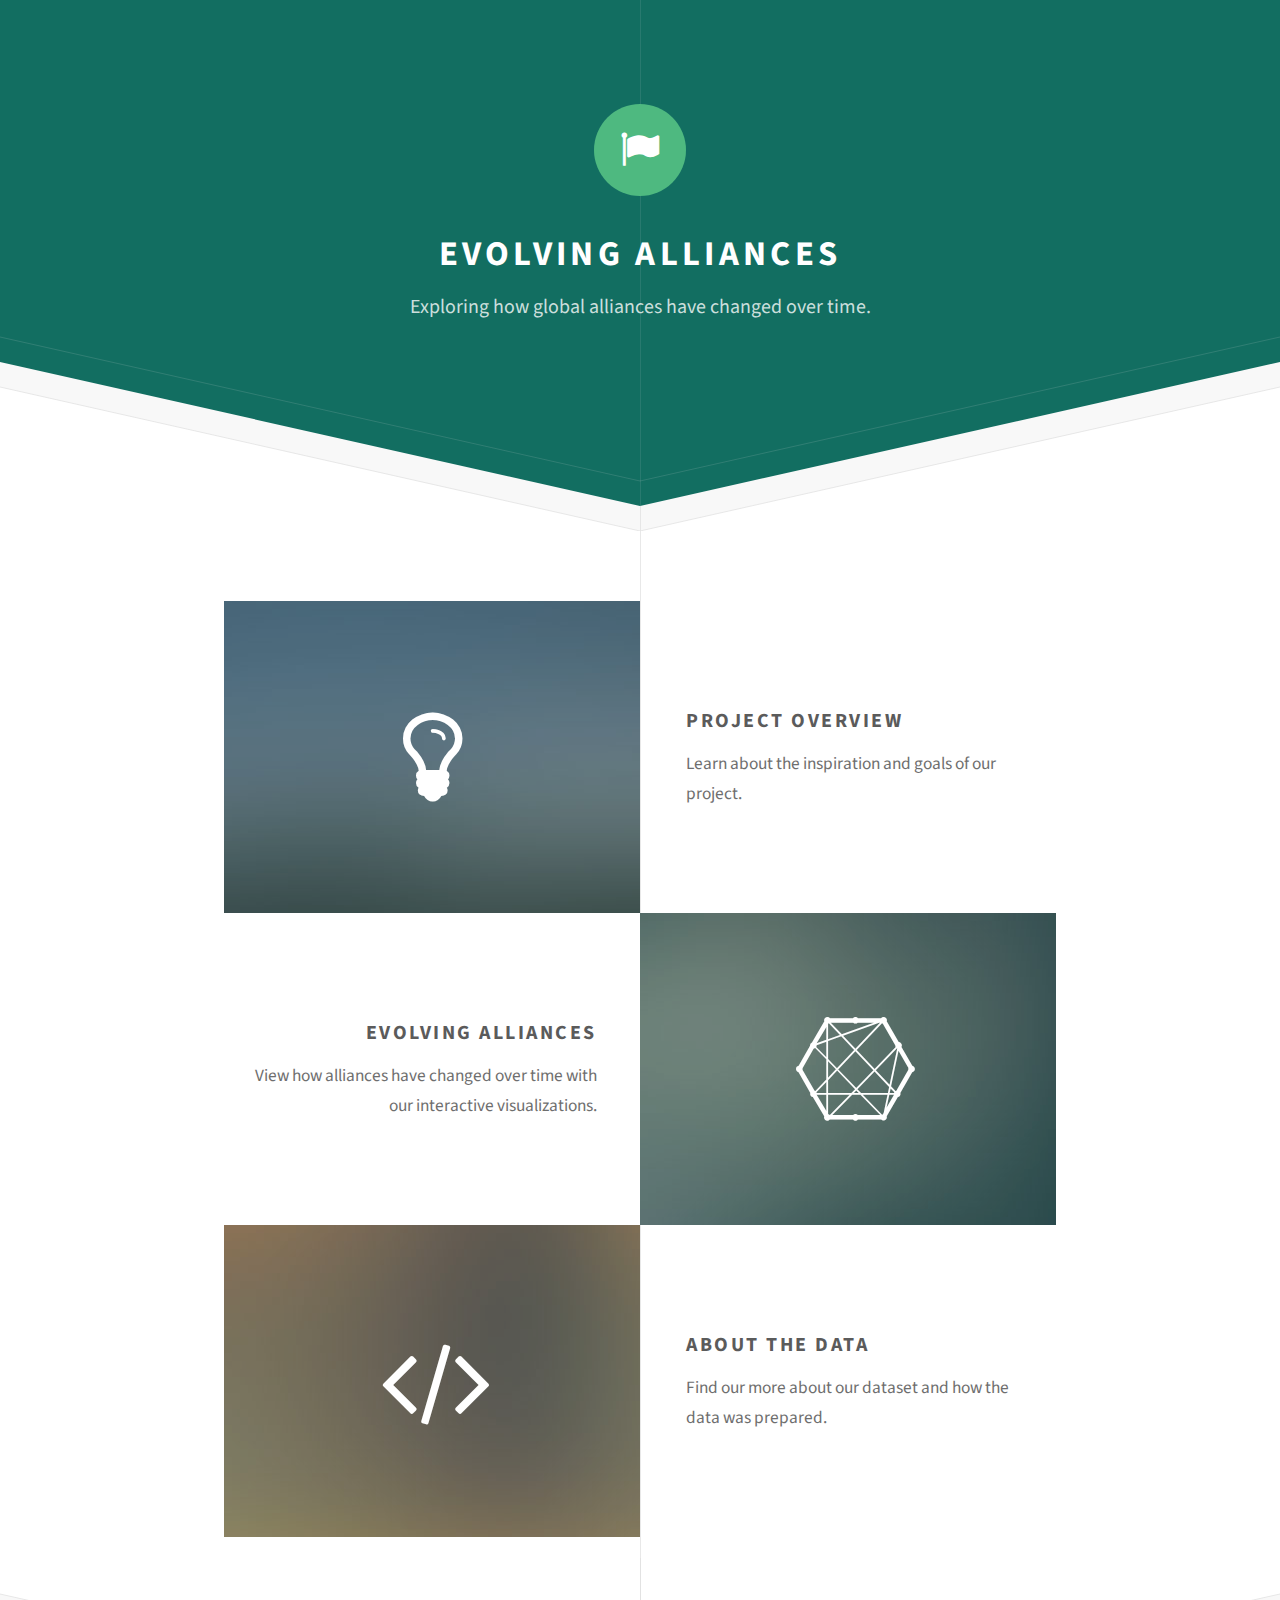
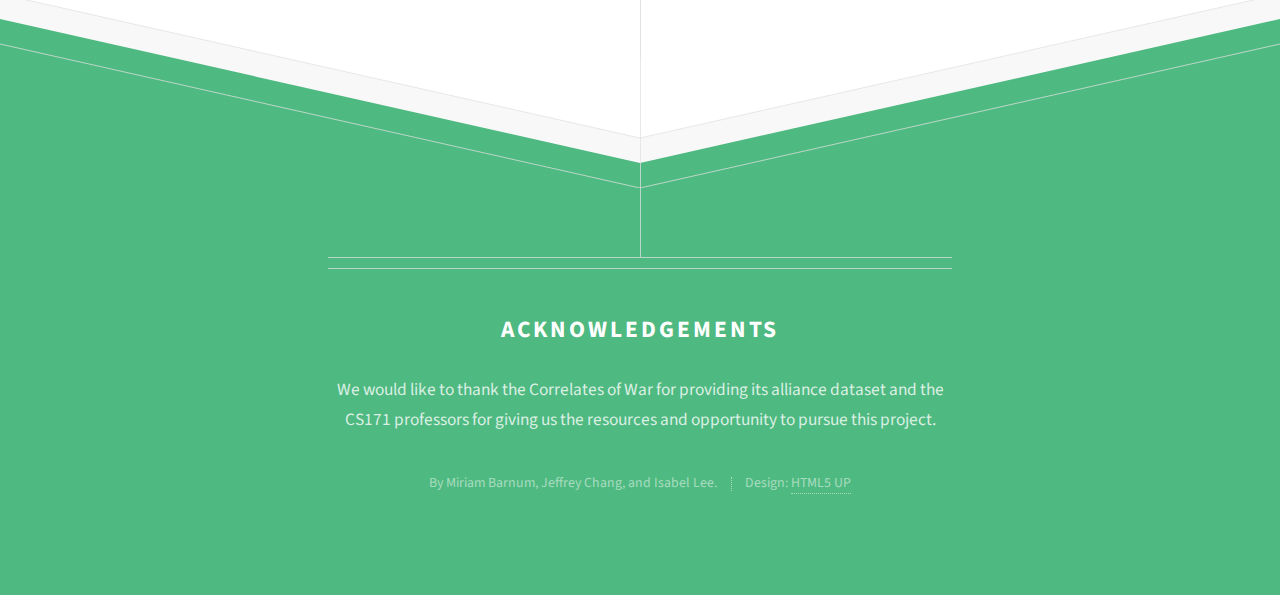
==== commit e95a4a25: "title" ====
--- a/index.html
+++ b/index.html
@@ -25,7 +25,7 @@
 		<!-- Main -->
 			<div id="main">
 
-				<header class="major container 75%">
+				<!-- <header class="major container 75%">
 					<h2>alliances
 					<br />
 					are
@@ -35,7 +35,7 @@
 					<p>Tellus erat mauris ipsum fermentum<br />
 					etiam vivamus nunc nibh morbi.</p>
 					-->
-				</header>
+				<!-- </header> -->
 
 				<div class="box alt container">
 					<section class="feature left">
